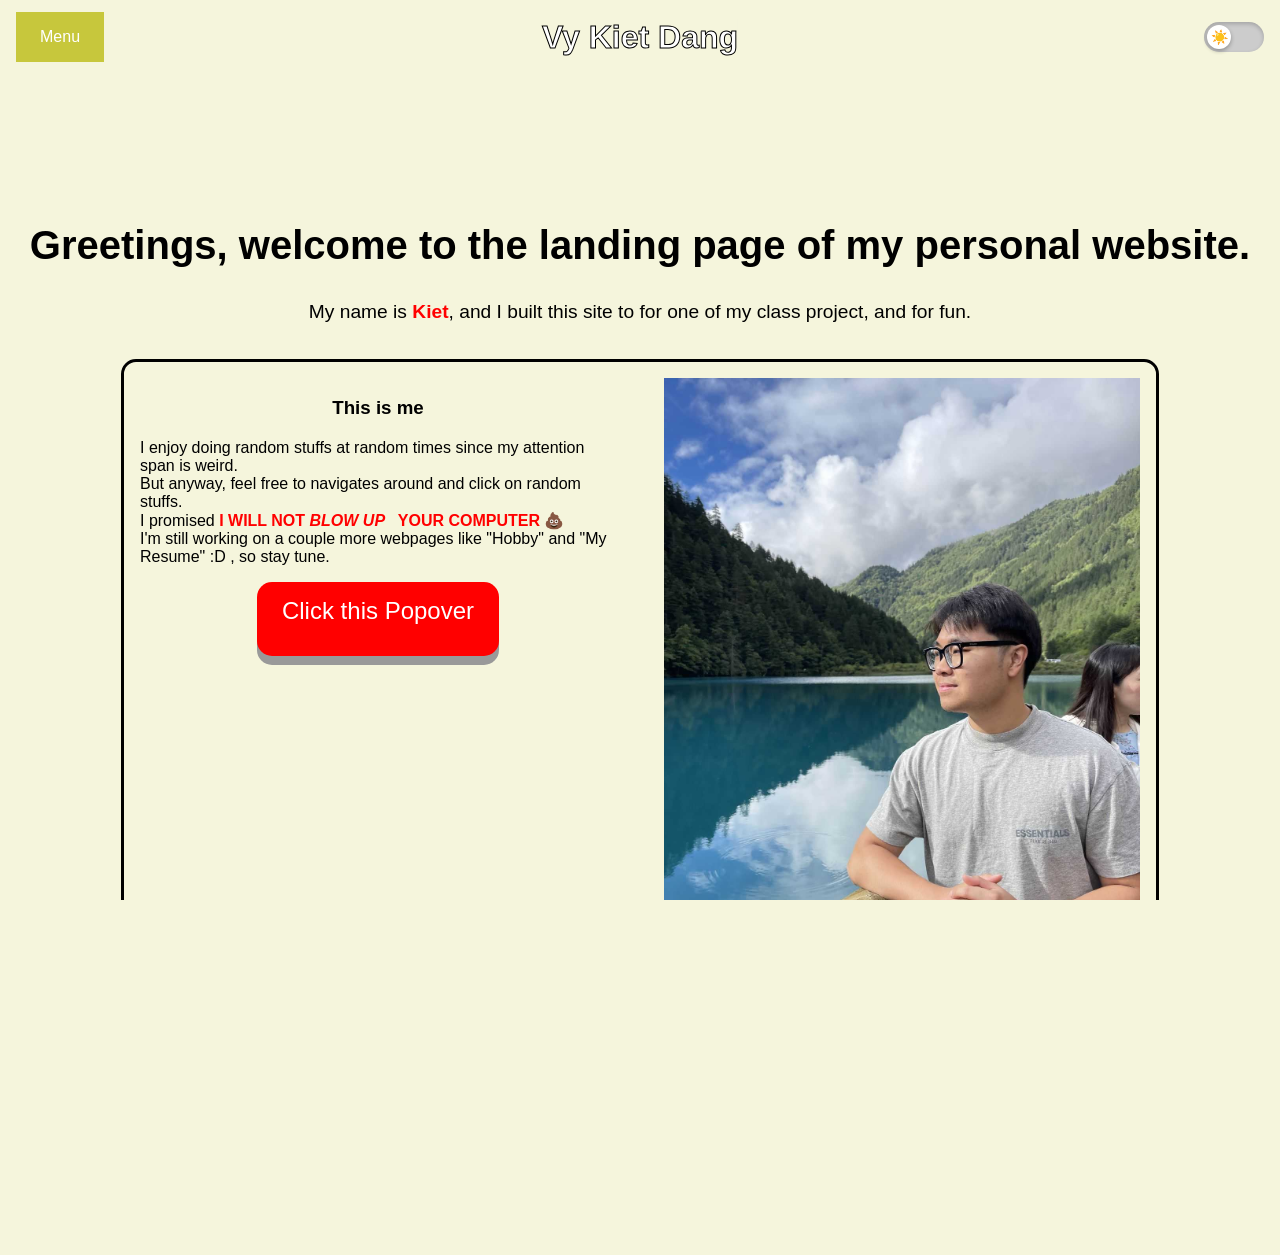
==== index.html @ 35a77681 "Upload file from HW4 to HW5" ====
<!doctype html>
<html lang="en">

    <!-- HEAD BEGINS -->
	<head>
		<meta charset="utf-8">
        <meta name="viewport" content="width=device-width, initial-scale=1.0, viewport-fit=cover">

		<title>CSE 134B - VyDang</title>

        <link rel="stylesheet" href="main.css" media="screen">
        <link rel="icon" type="image/x-icon" href="resources\images\vkd.ico">

        <!-- Importing Custom Porsche fonts directly from porsche.com -->
        <link rel="preconnect" href="https://cdn.ui.porsche.com" crossorigin>
        <link rel="dns-prefetch" href="https://cdn.ui.porsche.com" crossorigin>
                
	</head>

    <body>
		<header class="navbar">
            <!-- Pure CSS Hamburger Menu (Mobile Only) -->
            <input type="checkbox" id="menu-toggle" aria-label="Toggle mobile menu">
            <label for="menu-toggle" class="hamburger-label" aria-label="Menu">
                <span></span>
                <span></span>
                <span></span>
            </label>

            <!-- Desktop Dropdown Menu -->
            <nav class="dropdown">
                <button type="button" class="dropbtn">Menu</button>
                <section class="dropdown-content">
                    <a href="about-me.html">About Me</a>
                    <a aria-disabled="true">More to Come :D</a>
                </section>
            </nav>

            <a href="index.html" class="logo-link">
                <h1 class="logo">Vy Kiet Dang</h1>
            </a>

            <!-- Dark Light Mode -->
            <section class="theme-switch-wrapper">
                <label class="theme-switch">
                    <input type="checkbox" id="theme-toggle">
                    <span class="slider"></span>
                </label>
                <span class="theme-label">Dark Mode</span>
            </section>

            <!-- Mobile Menu (Controlled by CSS) -->
            <nav class="mobile-menu">
                <a href="about-me.html">About Me</a>
                <a aria-disabled="true">More to Come :D</a>
            </nav>
		</header>
        
        <main>
            <h2> Greetings, welcome to the landing page of my personal website.</h2>
            <p> My name is <strong>Kiet</strong>, and I built this site to for one of my class project, and for fun.</p>

            <section class="wrapper" id="this-is-kiet">
                <div class="two-column-layout">                    
                    <span>
                        <h3>This is me</h3>
                        <p> 
                            I enjoy doing random stuffs at random times since my attention span is weird. <br>
                            But anyway, feel free to navigates around and click on random stuffs. <br>
                            I promised <strong>I WILL NOT <em>BLOW UP &nbsp; </em> YOUR COMPUTER 💩</strong> <br>
                            I'm still working on a couple more webpages like "Hobby" and "My Resume" :D , so stay tune.
                        </p>

                        <button popovertarget="my-popover" class="blow-up"> Click this Popover </button>
                        <div id="my-popover" popover>
                            <p><strong>YOUR DEVICE HAS BEEN COMPROMISED AND WILL SELF DESTRUCT IN 5 SECONDS.</strong></p>
                        </div>

                    </span>

                    <figure>
                        <picture> 
                            <source srcset ="resources\images\Kiet_Pink_600.jpg 600w, resources\images\Kiet_Lake_1024.jpg 1024w" media="(min-width: 1025px)" alt="Kiet the J*bless">
                            <img    width="600" alt="Pink Kiet" src="resources\images\Kiet_Pink_600.jpg">
                        </picture>
                        <figcaption>Kiet at Jiu Zhai Gou</figcaption>
                    </figure>
                </div>
            </section>

            <!-- === Custom Element #2 usage & definition (JS allowed here) BEGINS === -->
            <hello-world>
            </hello-world>
            <script>
                class HelloWorld extends HTMLElement {
                constructor() {
                    super();
                    console.log("Hi USER!!!!!!\n☆*: .｡. o(≧▽≦)o .｡.:*☆");
                    }
                }
                customElements.define('hello-world', HelloWorld);
            </script>
            <!-- === Custom Element #2 usage & definition (JS allowed here) ENDS === -->

        </main>

        <!-- FOOTER BEGINS -->
		<footer>
			<div>
                <p>&copy; <span id="year"></span> Vy Kiet Dang. All rights reserved.</p>
			</div>
		</footer>
        <!-- FOOTER ENDS -->

        <!-- JAVA SCRIPT LINKED -->
        <script src="darkmode.js"></script>

		<!-- JS Disable fail safe, learned it the hard way from 110 -->
        <noscript>
            <p>Hi, you are having your JavaScript turn off. This will affect some components of the website.</p>
        </noscript>


    </body>
</html>
---- main.css ----
@import url("https://cdn.ui.porsche.com/porsche-design-system/styles/font-face.7076ba0.css");

/* ======================================================
    GLOBAL STYLES
====================================================== */
:root {
    --bg-color: beige;
    --text-color: black;
    --nav-bg: rgb(199, 199, 60);
    --menu-bg: #f1f1f1;
    --menu-hover: #ddd;
    --menu-active: #ccc;
    --main-border-radius: 15px;
    --strong-color: red;
}

/* View Transition API, allow for smooth page transition */
@view-transition {
    navigation: auto;
}

/* Dark mode overrides */
.dark {
    --bg-color: #2d2929;
    --text-color: #ffffff;
    --nav-bg: #92a156;
    --menu-bg: #1e1e1e;
    --menu-hover: #333;
    --menu-active: #555;
}
#theme-toggle {
    display: none; /* Hide the original button */
}

/* Switch Container */
.theme-switch-wrapper {
    order: 3;
    display: flex;
    align-items: center;
    gap: 0.5rem;
    flex-shrink: 0;
}

/* Switch Label (clickable area) */
.theme-switch {
    position: relative;
    display: inline-block;
    width: 60px;
    height: 30px;
    cursor: pointer;
}

/* The slider (background track) */
.theme-switch .slider {
    position: absolute;
    top: 0;
    left: 0;
    right: 0;
    bottom: 0;
    background-color: #ccc;
    border-radius: 30px;
    transition: background-color 0.3s ease;
    box-shadow: inset 0 2px 4px rgba(0, 0, 0, 0.2);
}

/* The circle/knob that slides */
.theme-switch .slider::before {
    content: "☀️";
    position: absolute;
    height: 24px;
    width: 24px;
    left: 3px;
    bottom: 3px;
    background-color: white;
    border-radius: 50%;
    transition: transform 0.3s ease, background-color 0.3s ease;
    display: flex;
    align-items: center;
    justify-content: center;
    font-size: 14px;
    box-shadow: 0 2px 4px rgba(0, 0, 0, 0.3);
}

/* When checked (dark mode active) */
.theme-switch input:checked + .slider {
    background-color: #4a5568;
}

.theme-switch input:checked + .slider::before {
    content: "🌙";
    transform: translateX(30px);
}

/* Hover effect */
.theme-switch:hover .slider {
    opacity: 0.9;
}

/* Hide the checkbox input */
.theme-switch input {
    opacity: 0;
    width: 0;
    height: 0;
}

/* Optional: Add text label */
.theme-label {
    color: white;
    font-size: 0.9rem;
    white-space: nowrap;
    display: none; /* Hidden by default, show on larger screens */
}


* {
    background-color: var(--bg-color);
    color: var(--text-color);
    font-family: 'Porsche Next', Arial, sans-serif;
}

*, *::before, *::after {
    box-sizing: inherit;
}

html, body {
    height: 100dvh;
    margin: 0;
    padding: 0;
    overflow-x: hidden;
    animation: slideDown 0.7s ease-in-out;
}

body {
    margin: 0;
    padding-top: env(safe-area-inset-top);
    padding-bottom: env(safe-area-inset-bottom);
}

p > b, strong, em {
    color: var(--strong-color, red);
}

/* ===========================
    ANIMATION
=========================== */
@keyframes slideDown {
    from {
        opacity: 0;
        transform: translateY(-20px);
    }
    to {
        opacity: 1;
        transform: translateY(0);
    }
}

/* ===========================
    NAVBAR - DESKTOP DEFAULT
=========================== */
.navbar {
    display: flex;
    flex-wrap: nowrap;
    justify-content: space-between;
    align-items: center;
    position: sticky;
    top: 0;
    left: 0;
    width: 100%;
    color: white;
    z-index: 1000;
    padding: 0.75rem 1rem;
    box-sizing: border-box;
    gap: 1rem;
}

/* ===========================
    CSS HAMBURGER MENU 
    FOR MOBILE DEVICES
=========================== */
/* Hide the checkbox */
#menu-toggle {
    display: none;
}

/* Hamburger Icon Container (hidden by default) */
.hamburger-label {
    display: none;
    flex-direction: column;
    cursor: pointer;
    padding: 10px;
    background-color: rgb(199, 199, 60);
    border: none;
    border-radius: 5px;
    min-width: 44px;
    min-height: 44px;
    justify-content: center;
    align-items: center;
    gap: 4px;
}

/* Hamburger Lines */
.hamburger-label span {
    width: 25px;
    height: 3px;
    background-color: white;
    transition: all 0.3s ease;
    display: block;
}

/* Animate hamburger to X when checked */
#menu-toggle:checked + .hamburger-label span:nth-child(1) {
    transform: rotate(45deg) translate(7px, 7px);
}

#menu-toggle:checked + .hamburger-label span:nth-child(2) {
    opacity: 0;
}

#menu-toggle:checked + .hamburger-label span:nth-child(3) {
    transform: rotate(-45deg) translate(7px, -7px);
}

/* Mobile Menu (hidden by default) */
.mobile-menu {
    display: none;
    position: fixed;
    top: 60px;
    left: 0;
    width: 100%;
    background-color: #f1f1f1 !important;
    box-shadow: 0px 8px 16px 0px rgba(0,0,0,0.2);
    z-index: 999;
}

/* Show mobile menu when checkbox is checked */
#menu-toggle:checked ~ .mobile-menu {
    display: block;
    animation: slideDown 0.3s ease;
}

.mobile-menu a {
    color: black; /* Force dark text */
    padding: 20px 16px;
    text-decoration: none;
    display: block;
    font-size: 18px;
    border-bottom: 1px solid #ddd;
    min-height: 44px;
    transition: background-color 0.2s ease;
}

.mobile-menu a:hover {
    background-color: #ddd !important;
}

.mobile-menu a:active {
    background-color: #ccc !important;
}

/* Dark Mode - Override for mobile menu */
.dark .mobile-menu {
    background-color: #2a2a2a !important; /* Dark mobile menu background */
    border-top: 1px solid #444;
}

.dark .mobile-menu a {
    color: #e5e5e5 !important; /* Light text in dark mode */
    background-color: #877943 !important;
    border-bottom: 1px solid #444;
}

.dark .mobile-menu a:hover {
    background-color: #3a3a3a !important; /* Slightly lighter on hover */
}

.dark .mobile-menu a:active {
    background-color: #4a4a4a !important; /* Even lighter when active */
}

/* Desktop Menu */
.dropdown {
    position: relative;
    display: inline-block;
}

.dropbtn {
    background-color: color-mix(in srgb, rgb(199, 199, 60) 70%, white);
    background-color: rgb(199, 199, 60); /* Fallback */
    color: white;
    padding: 16px 24px;
    font-size: 16px;
    border: none;
    cursor: pointer;
    min-width: 44px;
    min-height: 44px;
}

.dropdown-content {
    display: none;
    position: absolute;
    background-color: #f1f1f1 !important;
    min-width: 160px;
    box-shadow: 0px 8px 16px 0px rgba(0,0,0,0.2);
    z-index: 1;
}

.dropdown-content a {
    color: black !important;
    padding: 16px;
    text-decoration: none;
    display: block;
    min-height: 44px;
}

.dropdown-content a:hover {
    background-color: #ddd !important;
}

.dropdown-content a:active {
    background-color: #ccc !important;
}

.dropdown:hover .dropdown-content {
    display: block;
}

.dropdown:hover .dropbtn {
    background-color: #d4c27a !important;
}

/* Dark Mode - Override for dropdown */
.dark .dropdown-content {
    background-color: #2a2a2a !important; /* Dark dropdown background */
    border: 1px solid #444;
}

.dark .dropdown-content a {
    color: #e5e5e5 !important; /* Light text in dark mode */
    background-color: #877943 !important;
}

.dark .dropdown-content a:hover {
    background-color: #3a3a3a !important; /* Slightly lighter on hover */
}

.dark .dropdown-content a:active {
    background-color: #4a4a4a !important; /* Even lighter when active */
}

/* LOGO */
.logo-link {
    position: absolute;
    left: 50%;
    transform: translateX(-50%);
    text-decoration: none;
    cursor: pointer;
}

/* Desktop Logo */
.logo {
    color: white;
    font-weight: bold;
    -webkit-text-stroke: 1px black;
    margin: 0;
    font-size: 1.5rem;
}


/* ===========================
    WRAPPER & LAYOUTS
=========================== */
.wrapper {
    display: flex;           /* Flexbox for better centering */
    justify-content: center; /* Horizontally center */
    align-items: center;     /* Vertically center */
    margin: 0 auto;          /* Equal margins on both sides */
    padding: 1rem;           /* Equal padding all around */
}

main {
    padding: 1rem;
    margin-top: 40px;

    & h2 {
        text-align: center;
    }

    & > p {
        text-align: center;
    }
}

fieldset > legend {
        background-color: black;
        color: white;
        padding: 3px 6px;
}


.two-column-layout {
    display: grid;
    grid-template-columns: repeat(2, 1fr);
    border: solid;
    border-radius: var(--main-border-radius, 15px);
    padding: 1rem;
    width: 100%;
    max-width: 100%;
    column-gap: 2rem;
    row-gap: 1rem;
    overflow: hidden;  /* Clips anything trying to escape */
    transition: transform 500ms ease;  /* Transition on element */

    & ol > li:first-child , 
      ul > li:first-child {
        list-style: none;
        font-weight: bold;
        font-size: 1.2em;
        text-align: center;
        border-bottom: 2px solid;
        width: 100%; 
        margin: 0 0 0.5rem 0; 
        padding-bottom: 0.25rem;
        display: block; 
    }

    & article {
        display: flex;
        flex-direction: column;
        align-items: center;
        text-align: center;
    }

    /* Responsive Images */
    & img, 
    & picture img {
        content-visibility: auto;
        max-width: 100%;
        height: auto;
        object-fit: cover;       
        object-position: center;
    }

    & figure {
        margin: 0;
        display: flex;
        flex-direction: column;
        align-items: center;
    }

    & figcaption {
        margin-top: 0.5rem;
        font-style: italic;
    }


    /* ===========================
    TEXT WRAP FOR LONG HEADINGS
    =========================== */
    & h3, h4 {
        word-wrap: break-word;
        overflow-wrap: anywhere;
        text-align: center;
        line-height: 1.3;
    }

}

.two-column-layout:hover  {
    transform: scale(1.05);
}

.about-me {
    display: flex;
    max-inline-size: 750px;
    margin-inline: auto;
}

.two-row-layout {
    display: flex;
    justify-content: center;
    align-items: center;
    flex-direction: column;
    margin: auto;
    padding: 1rem;
    border: solid;
    border-radius: var(--main-border-radius, 15px);

    & img, 
    & picture img {
        content-visibility: auto;
        max-width: 100%;
        height: auto;
        object-fit: cover;       
        object-position: center;
    }

}

#this-is-kiet {
    align-content: center;
}

/* Buttons */
.blow-up {
    padding: 15px 25px;
    font-size: 24px;
    text-align: center;
    cursor: pointer;
    outline: none;
    color: #fff;
    background-color: red;
    border: none;
    border-radius: 15px;
    box-shadow: 0 9px #999;
    min-width: 44px;
    min-height: 44px;
    margin: auto;
    display: grid;

}

button:hover {
    background-color: rgb(213, 167, 73);
}

.blow-up:active {
    background-color: black;
    box-shadow: 0 5px #666;
    transform: translateY(4px);
}

/* ===========================
    REVIEW BOX
=========================== */
review-box {
    content-visibility: auto;
    display: block;
    border: 2px solid #333;
    border-radius: 12px;
    padding: 1em;
    margin: 1.5em 0;
    background-color: #f9f9f9;
    width: 100%;
    box-sizing: border-box;

    & h2 {
        margin-top: 0;
    }

    & p {
        margin-bottom: 1em;
    }
}

/* ===========================
    FORM
=========================== */

form {
    display: flex;
    flex-direction: column;
    gap: 1rem;
    background: #fff;
    padding: 0.5rem;
    border-radius: 6px;
    box-shadow: 0 2px 10px rgba(0,0,0,0.1);
    width: 100%;
    max-width: 400px;

    label {
        display: block;
        font-weight: 300;
        margin-bottom: 0.25rem;
    }


    textarea {
        border-color: #ccc;
    }


    fieldset {
        border: 1px solid #ddd;
        border-radius: 3px;
        padding: 1rem;
    }


    input, textarea, select, button {
        border: 1px solid #ccc;
        border-radius: 3px;
        font-size: 1rem;
    }

    /* Highlight input INVALIDATION */
    input:invalid, select:invalid {
        border: 2px solid #dc2626; 
        box-shadow: 0 0 5px rgba(220, 38, 38, 0.6); 
        border-width: 2px;
    }

    /* Highlight input VALIDATION */
    input:valid, select:valid {
        border: 2px solid #16a34a;
        box-shadow: 0 0 5px rgba(22, 163, 74, 0.4);
        border-width: 2px;
    }

    button {
        background-color: #2563eb;
        color: #fff;
        padding: 0.6rem 1.2rem;
        border: none;
        border-radius: 4px;
        cursor: pointer;
        font-size: 1rem;
        font-weight: 500;
        transition: background-color 0.2s ease;
    }

    button:hover,
    button:focus-visible {
        background-color: #1e40af;
    }

    /* Buttons */
    .button-group {
        display: flex;
        justify-content: space-between;
    }

    output {
        display: block;
        font-size: 0.9rem;
        margin-top: 0.25rem;
    }

    #info {
        color: #16a34a;
    }

    /* Focus styles (keyboard navigation) */
    input:focus, textarea:focus,
    select:focus, button:focus {
        outline: 3px solid #2563eb;
        outline-offset: 2px;
    }

    /* Outputs */
    .error {
        color: #b91c1c;
        font-size: 0.9rem;
    }

    .info {
        color: #15803d;
        font-size: 0.9rem;
    }    

    /* Flash animation for illegal input */
    @keyframes flash {
      0% { background-color: #f8d7da; }
      100% { background-color: white; }
    }
    
    .flash {
      animation: flash 0.5s;
    }
    
    .error {
      color: red;
      font-size: 0.9em;
      opacity: 1;
      transition: opacity 1s ease;
    }
    
    .fade-out {
      opacity: 0;
    }


    /* Character counter styles */
    #comment-info {
        display: block;
        font-size: 0.9rem;
        margin-top: 0.25rem;
        color: #16a34a; /* green by default */
        transition: color 0.3s ease;
    }

    #comment-info.error {
        color: #dc2626; /* red for over limit */
    }

    /* Optional field highlight for visual feedback */
    textarea.error {
        border: 2px solid #dc2626;
        box-shadow: 0 0 5px rgba(220, 38, 38, 0.6);
    }

}


/* ===========================
    MODERN CSS :has() and <pop-over>
=========================== */

/* Select the <form> that specifically 
    :has input:invalid and textarea:invalid, 
    and style that <form> */
form:has(input:invalid, textarea:invalid) {
    border: 2px solid red;
    background-color: color(srgb 100% 95.7% 95.7%);
    background-color: #fff4f4;
}

/* Select the .dropdown that specifically 
    :has .dropdown-content:hover and .dropbtn.
    Function: highlight them whenever hovered over the dropdown content */
.dropdown:has(.dropdown-content:hover) .dropbtn {
    background-color: color(srgb 98.0% 72.2% 30.2%);
    background-color: #c7b84d;
    transition: background-color 0.3s ease;
}

/* Select the <review-box> that specifically 
    :has textarea:focus.
    Function: adds a green glow effect when the <textarea> inside it is focused */
review-box:has(textarea:focus) {
    box-shadow: 0 0 30px rgba(0, 128, 0, 0.3);
    transition: box-shadow 0.3s ease;
}

/* Disable the user from scrolling as a prank */
body:has(#my-popover:popover-open) {
    overflow: hidden;
}

footer {
    text-align: center;
    padding: 2rem 1rem;
    margin-top: 3rem;
}

/* ======================================================
    MOBILE RESPONSIVE (0-600px)
====================================================== */
@media screen and (max-width: 600px) {
    /* Show Hamburger, Hide Desktop Menu */
    .hamburger-label {
        display: flex;
    }

    .dropdown {
        display: none;
    }

    /* Mobile Navigation */
    .navbar {
        justify-content: space-between;
        padding: 0.5rem 1rem;
    }

    .logo {
        position: static; /* Remove absolute positioning */
        transform: none; /* Remove transform */
        order: 2;
        font-size: 1.5rem;
        text-align: center;
        flex: 1;
        padding: 0 0.5rem;
    }
    .logo-link {
        position: static;
        transform: none;
        order: 2;
        flex: 1;
        text-align: center;
        padding: 0;
        margin: 0 0.5rem;
    }


      /* Theme Toggle Button */
    #theme-toggle {
        order: 3;
        padding: 0.4rem 0.6rem;
        font-size: 0.8rem;
    }


    /* Single Column Layout */
    .wrapper .two-column-layout {
        grid-template-columns: 1fr;
    }

    /* Ensure list headers are centered on mobile */
    .two-column-layout ol > li:first-child,
    .two-column-layout ul > li:first-child {
        text-align: center;
        width: 100%;
        margin-left: 0;
        margin-right: 0;
        padding-left: 0;
        padding-right: 0;
    }


    .two-column-layout:has(:only-child) {
        display: flex;
        flex-direction: column;
        align-items: center;
        justify-content: center;
        text-align: center;
        max-width: 600px;
        margin-inline: auto;
        padding: 1.5rem;
        gap: 1rem;
    }

    iframe {
        max-width: 100%;
        height: auto;
    }

    main {
        margin-top: 60px;
    }

    main h2 {
        font-size: 1.5rem;
    }

    .two-row-layout {
    padding: 1.5rem 1rem;
    border-style: none;  /* Remove border on small screens */
    }

    .two-row-layout img {
        max-width: 100%;
        width: 100%;  /* Full width on mobile */
    }
}

/* ======================================================
    TABLET RESPONSIVE (601px - 1024px)
====================================================== */
@media screen and (min-width: 601px) and (max-width: 1024px) {
    p { 
        font-size: 1.2rem;
    }

    li {
        font-size: 1.1rem;
    }
    
    .wrapper {
        max-width: 90%;
        padding-inline: 2rem;
    }

    .two-column-layout {
        grid-template-columns: repeat(2, 1fr);
        max-width: 100%;
        margin-inline: auto;
        gap: 1.5rem;
    }

    .logo {
        font-size: 1.8rem;
    }

    main h2 {
        font-size: 2rem;
    }

    /* Touch-friendly spacing for tablets */
    .dropdown-content a {
        padding: 18px;
        min-height: 50px;
    }

    .dropbtn {
        padding: 18px 26px;
        min-height: 50px;
    }

    .about-me {
        max-width: 90%;  /* Use more screen space */
    }

    .two-row-layout img {
        max-width: 80%;  /* Slightly constrained */
    }

}

/* ======================================================
    DESKTOP RESPONSIVE (1025px+)
====================================================== */
@media screen and (min-width: 1025px) {
    .wrapper {
        max-width: 1200px;
    }

    .two-column-layout {
        grid-template-columns: repeat(2, 1fr);
        max-width: 1000px;
        margin-inline: auto;
        gap: 3rem;
    }

    .logo {
        font-size: 2rem;
    }

    main {
        margin-top: 100px;

        & h2 {
            font-size: 2.5rem;
        }

        & > p {
            font-size: 1.2rem;
        }
    }

    .two-row-layout {
        max-width: 1000px;
        padding: 2rem;

        & img {
            max-width: 600px;  /* Prevent huge images */
        }

        & p {
            font-size: 1.1rem;  /* Larger, easier to read */
        }
    }   
}
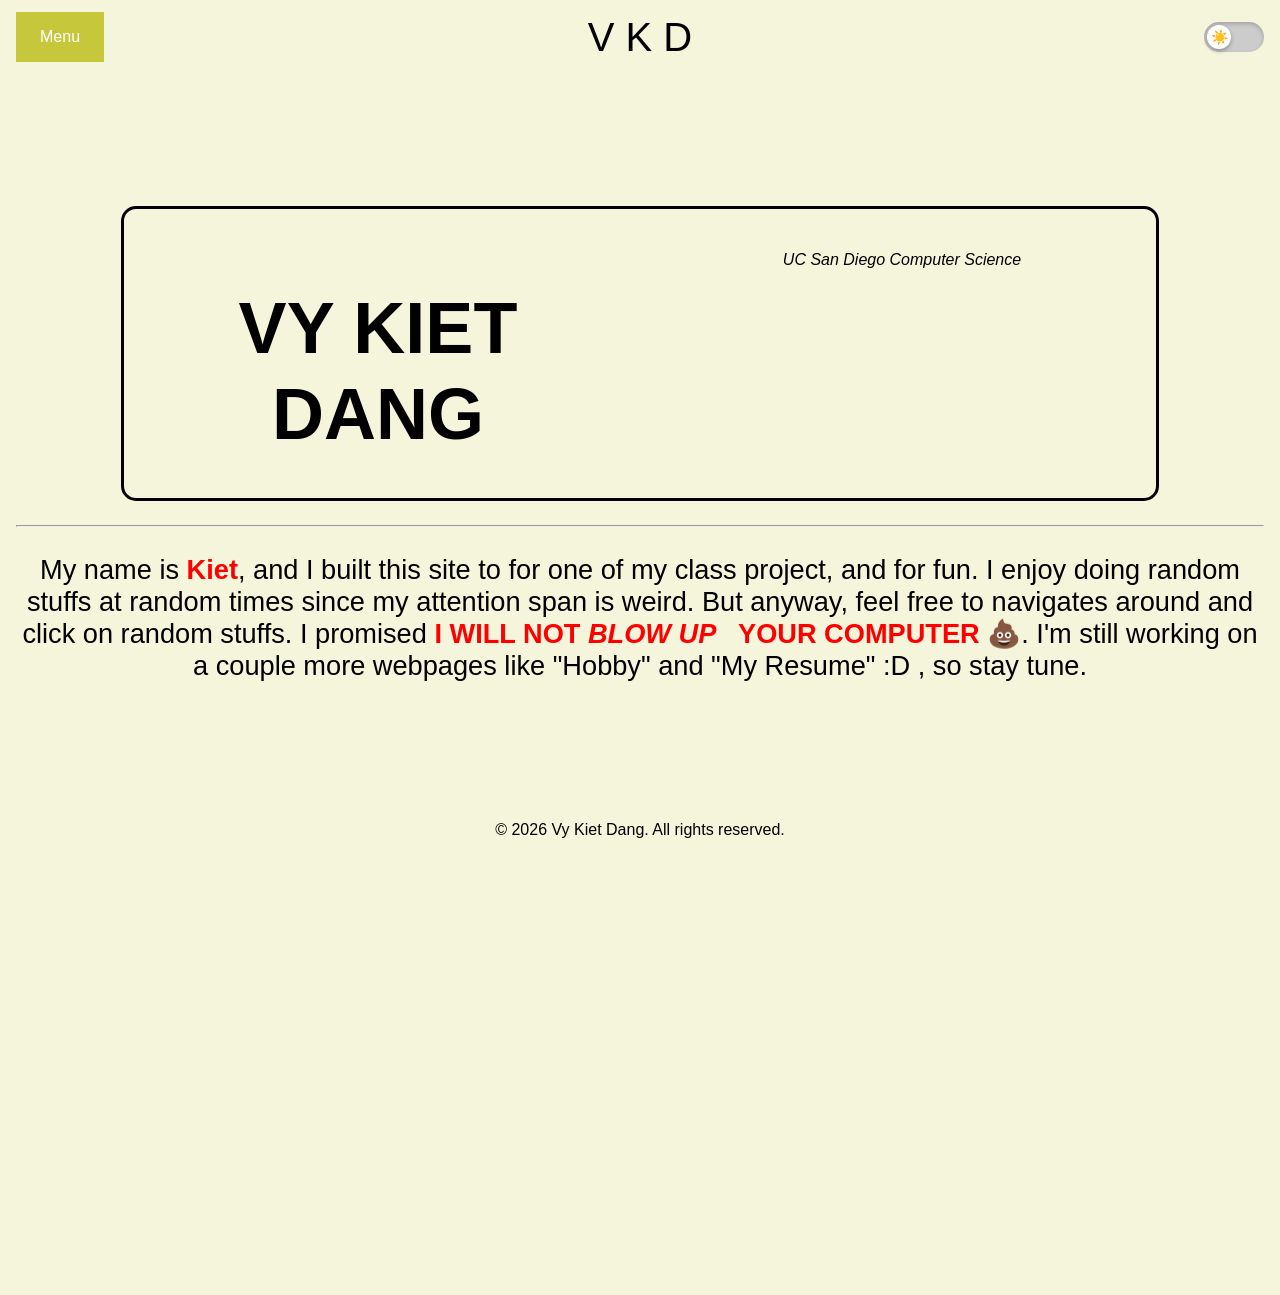
==== commit 967f19d8: "Removing unwanted tags, restyling navbar and index.html." ====
--- a/index.html
+++ b/index.html
@@ -31,14 +31,14 @@
             <nav class="dropdown">
                 <button type="button" class="dropbtn">Menu</button>
                 <section class="dropdown-content">
+                    <a href="index.html">Home</a>
                     <a href="about-me.html">About Me</a>
+                    <a href="cars.html">CARS</a>
                     <a aria-disabled="true">More to Come :D</a>
                 </section>
             </nav>
 
-            <a href="index.html" class="logo-link">
-                <h1 class="logo">Vy Kiet Dang</h1>
-            </a>
+            <a href="index.html" class="logo-link">V K D</a>
 
             <!-- Dark Light Mode -->
             <section class="theme-switch-wrapper">
@@ -51,31 +51,22 @@
 
             <!-- Mobile Menu (Controlled by CSS) -->
             <nav class="mobile-menu">
+                <a href="index.html">Home</a>
                 <a href="about-me.html">About Me</a>
+                <a href="cars.html">CARS</a>
                 <a aria-disabled="true">More to Come :D</a>
             </nav>
 		</header>
         
         <main>
-            <h2> Greetings, welcome to the landing page of my personal website.</h2>
-            <p> My name is <strong>Kiet</strong>, and I built this site to for one of my class project, and for fun.</p>
-
-            <section class="wrapper" id="this-is-kiet">
+            <section class="wrapper">
                 <div class="two-column-layout">                    
                     <span>
-                        <h3>This is me</h3>
-                        <p> 
-                            I enjoy doing random stuffs at random times since my attention span is weird. <br>
-                            But anyway, feel free to navigates around and click on random stuffs. <br>
-                            I promised <strong>I WILL NOT <em>BLOW UP &nbsp; </em> YOUR COMPUTER 💩</strong> <br>
-                            I'm still working on a couple more webpages like "Hobby" and "My Resume" :D , so stay tune.
-                        </p>
-
-                        <button popovertarget="my-popover" class="blow-up"> Click this Popover </button>
+                        <h1> VY KIET <br> DANG </h1>
+                        <!-- <button popovertarget="my-popover" class="blow-up"> Click this Popover </button>
                         <div id="my-popover" popover>
                             <p><strong>YOUR DEVICE HAS BEEN COMPROMISED AND WILL SELF DESTRUCT IN 5 SECONDS.</strong></p>
-                        </div>
-
+                        </div> -->
                     </span>
 
                     <figure>
@@ -83,10 +74,20 @@
                             <source srcset ="resources\images\Kiet_Pink_600.jpg 600w, resources\images\Kiet_Lake_1024.jpg 1024w" media="(min-width: 1025px)" alt="Kiet the J*bless">
                             <img    width="600" alt="Pink Kiet" src="resources\images\Kiet_Pink_600.jpg">
                         </picture>
-                        <figcaption>Kiet at Jiu Zhai Gou</figcaption>
+                        <figcaption>UC San Diego Computer Science</figcaption>
                     </figure>
                 </div>
             </section>
+
+            <hr>
+
+            <p> 
+                My name is <strong>Kiet</strong>, and I built this site to for one of my class project, and for fun. 
+                I enjoy doing random stuffs at random times since my attention span is weird. 
+                But anyway, feel free to navigates around and click on random stuffs. 
+                I promised <strong>I WILL NOT <em>BLOW UP &nbsp; </em> YOUR COMPUTER 💩</strong>.
+                I'm still working on a couple more webpages like "Hobby" and "My Resume" :D , so stay tune.
+            </p>
 
             <!-- === Custom Element #2 usage & definition (JS allowed here) BEGINS === -->
             <hello-world>
--- a/main.css
+++ b/main.css
@@ -89,6 +89,7 @@
 .theme-switch input:checked + .slider::before {
     content: "🌙";
     transform: translateX(30px);
+    transition: transform 0.7s ease, background-color 0.3s ease;
 }
 
 /* Hover effect */
@@ -128,6 +129,14 @@
     padding: 0;
     overflow-x: hidden;
     animation: slideDown 0.7s ease-in-out;
+}
+
+h1 {
+    font-size: 4.5rem;
+    text-align: center;
+    margin-bottom: 1.5rem;
+    font-weight: bold;
+    line-height: 1.2;
 }
 
 body {
@@ -354,17 +363,9 @@
     transform: translateX(-50%);
     text-decoration: none;
     cursor: pointer;
-}
-
-/* Desktop Logo */
-.logo {
-    color: white;
-    font-weight: bold;
-    -webkit-text-stroke: 1px black;
-    margin: 0;
-    font-size: 1.5rem;
-}
-
+    font-size: 2.5rem; 
+
+}
 
 /* ===========================
     WRAPPER & LAYOUTS
@@ -385,8 +386,9 @@
         text-align: center;
     }
 
-    & > p {
+    & p {
         text-align: center;
+        font-size: 1.4rem;
     }
 }
 
@@ -494,10 +496,6 @@
         object-position: center;
     }
 
-}
-
-#this-is-kiet {
-    align-content: center;
 }
 
 /* Buttons */
@@ -700,6 +698,202 @@
 
 }
 
+/* Project Cards Grid Container Masonry Layout*/
+.projects-grid {
+    max-width: 1200px;
+    margin: 0 auto;
+    padding: 2rem 1rem;
+    position: relative;
+}
+
+.projects-grid project-card {
+    width: calc(33.333% - 1.5rem);
+    margin: 0 !important; /* Force no margin */
+    padding: 0 !important; /* Force no padding */
+}
+
+.projects-grid project-card {
+    width: calc(33.333% - 1.5rem);
+    /* REMOVE margin-bottom - masonry handles spacing */
+}
+
+
+/* Data Control Buttons */
+.data-controls {
+    display: flex;
+    gap: 1rem;
+    justify-content: center;
+    padding: 2rem 1rem;
+    margin: 0 auto;
+    max-width: 600px;
+}
+
+.data-btn {
+    flex: 1;
+    padding: 1rem 2rem;
+    font-size: 1.1rem;
+    font-weight: 600;
+    border: 2px solid var(--nav-bg);
+    background: var(--nav-bg);
+    color: white;
+    border-radius: 8px;
+    cursor: pointer;
+    transition: all 0.3s ease;
+}
+
+.data-btn:hover {
+    background: transparent;
+    color: var(--nav-bg);
+    transform: translateY(-2px);
+}
+
+.data-btn:active {
+    transform: translateY(0);
+}
+
+/* ===========================
+    Crud preview localStorage
+=========================== */
+    .manage-form {
+        max-width: 600px;
+        margin: 0 auto;
+    }
+
+    .manage-list-container {
+        max-width: 900px;
+        margin: 0 auto;
+        width: 100%;
+    }
+
+    .list-header {
+        display: flex;
+        justify-content: space-between;
+        align-items: center;
+        margin-bottom: 1.5rem;
+        flex-wrap: wrap;
+        gap: 1rem;
+    }
+
+    .list-header h3 {
+        margin: 0;
+    }
+
+    .refresh-btn {
+        padding: 0.5rem 1rem;
+        font-size: 0.9rem;
+        cursor: pointer;
+        border-radius: 6px;
+        border: 1px solid var(--nav-bg);
+        background-color: var(--nav-bg);
+        color: white;
+        transition: opacity 0.3s ease;
+    }
+
+    .refresh-btn:hover {
+        opacity: 0.8;
+    }
+
+    .cars-list {
+        display: flex;
+        flex-direction: column;
+        gap: 1rem;
+    }
+
+    .car-item {
+        display: grid;
+        grid-template-columns: 100px 1fr auto;
+        gap: 1rem;
+        padding: 1rem;
+        background-color: rgba(255, 255, 255, 0.05);
+        border-radius: var(--main-border-radius, 15px);
+        border: 2px solid;
+        align-items: center;
+    }
+
+    .car-item img {
+        width: 100px;
+        height: 70px;
+        object-fit: cover;
+        border-radius: 8px;
+    }
+
+    .car-info {
+        flex: 1;
+    }
+
+    .car-info h4 {
+        margin: 0 0 0.5rem 0;
+    }
+
+    .car-info p {
+        margin: 0;
+        font-size: 0.9rem;
+        opacity: 0.8;
+        overflow: hidden;
+        text-overflow: ellipsis;
+        display: -webkit-box;
+        -webkit-line-clamp: 2;
+        -webkit-box-orient: vertical;
+    }
+
+    .car-actions {
+        display: flex;
+        gap: 0.5rem;
+        flex-direction: column;
+    }
+
+    .car-actions button {
+        padding: 0.5rem 1rem;
+        border: none;
+        border-radius: 6px;
+        font-size: 0.9rem;
+        cursor: pointer;
+        min-width: 80px;
+        transition: transform 0.2s ease, opacity 0.3s ease;
+    }
+
+    .car-actions button:hover {
+        opacity: 0.9;
+        transform: translateY(-2px);
+    }
+
+    .btn-edit {
+        background-color: #3b82f6;
+        color: white;
+    }
+
+    .btn-delete {
+        background-color: #ef4444;
+        color: white;
+    }
+
+    .empty-state {
+        text-align: center;
+        padding: 3rem;
+        opacity: 0.6;
+    }
+
+    @media (max-width: 600px) {
+        .car-item {
+            grid-template-columns: 1fr;
+            text-align: center;
+        }
+
+        .car-item img {
+            margin: 0 auto;
+        }
+
+        .car-actions {
+            flex-direction: row;
+            justify-content: center;
+        }
+
+        .list-header {
+            flex-direction: column;
+            text-align: center;
+        }
+    }
+
 
 /* ===========================
     MODERN CSS :has() and <pop-over>
@@ -761,15 +955,6 @@
         padding: 0.5rem 1rem;
     }
 
-    .logo {
-        position: static; /* Remove absolute positioning */
-        transform: none; /* Remove transform */
-        order: 2;
-        font-size: 1.5rem;
-        text-align: center;
-        flex: 1;
-        padding: 0 0.5rem;
-    }
     .logo-link {
         position: static;
         transform: none;
@@ -778,10 +963,11 @@
         text-align: center;
         padding: 0;
         margin: 0 0.5rem;
-    }
-
-
-      /* Theme Toggle Button */
+        font-size: 2.5rem; 
+    }
+
+
+    /* Theme Toggle Button */
     #theme-toggle {
         order: 3;
         padding: 0.4rem 0.6rem;
@@ -825,6 +1011,10 @@
 
     main {
         margin-top: 60px;
+
+        & p {
+            font-size: 1.2rem;
+        }
     }
 
     main h2 {
@@ -840,6 +1030,31 @@
         max-width: 100%;
         width: 100%;  /* Full width on mobile */
     }
+
+    /* Project Cards Grid Container */
+    .projects-grid {
+        display: flex;
+        flex-direction: column;
+        align-items: center;
+        gap: 1.5rem;
+        padding: 1rem;
+    }
+    
+    .projects-grid project-card {
+        width: 100%;
+        max-width: 350px;
+    }
+
+    .data-controls {
+        flex-direction: column;
+        padding: 1rem;
+    }
+
+    h1 {
+        font-size: 4rem;
+        text-align: center;
+    }
+
 }
 
 /* ======================================================
@@ -866,10 +1081,6 @@
         gap: 1.5rem;
     }
 
-    .logo {
-        font-size: 1.8rem;
-    }
-
     main h2 {
         font-size: 2rem;
     }
@@ -891,6 +1102,10 @@
 
     .two-row-layout img {
         max-width: 80%;  /* Slightly constrained */
+    }
+    
+    .projects-grid project-card {
+        width: calc(50% - 1.5rem);
     }
 
 }
@@ -910,10 +1125,6 @@
         gap: 3rem;
     }
 
-    .logo {
-        font-size: 2rem;
-    }
-
     main {
         margin-top: 100px;
 
@@ -922,7 +1133,7 @@
         }
 
         & > p {
-            font-size: 1.2rem;
+            font-size: 1.7rem;
         }
     }
 
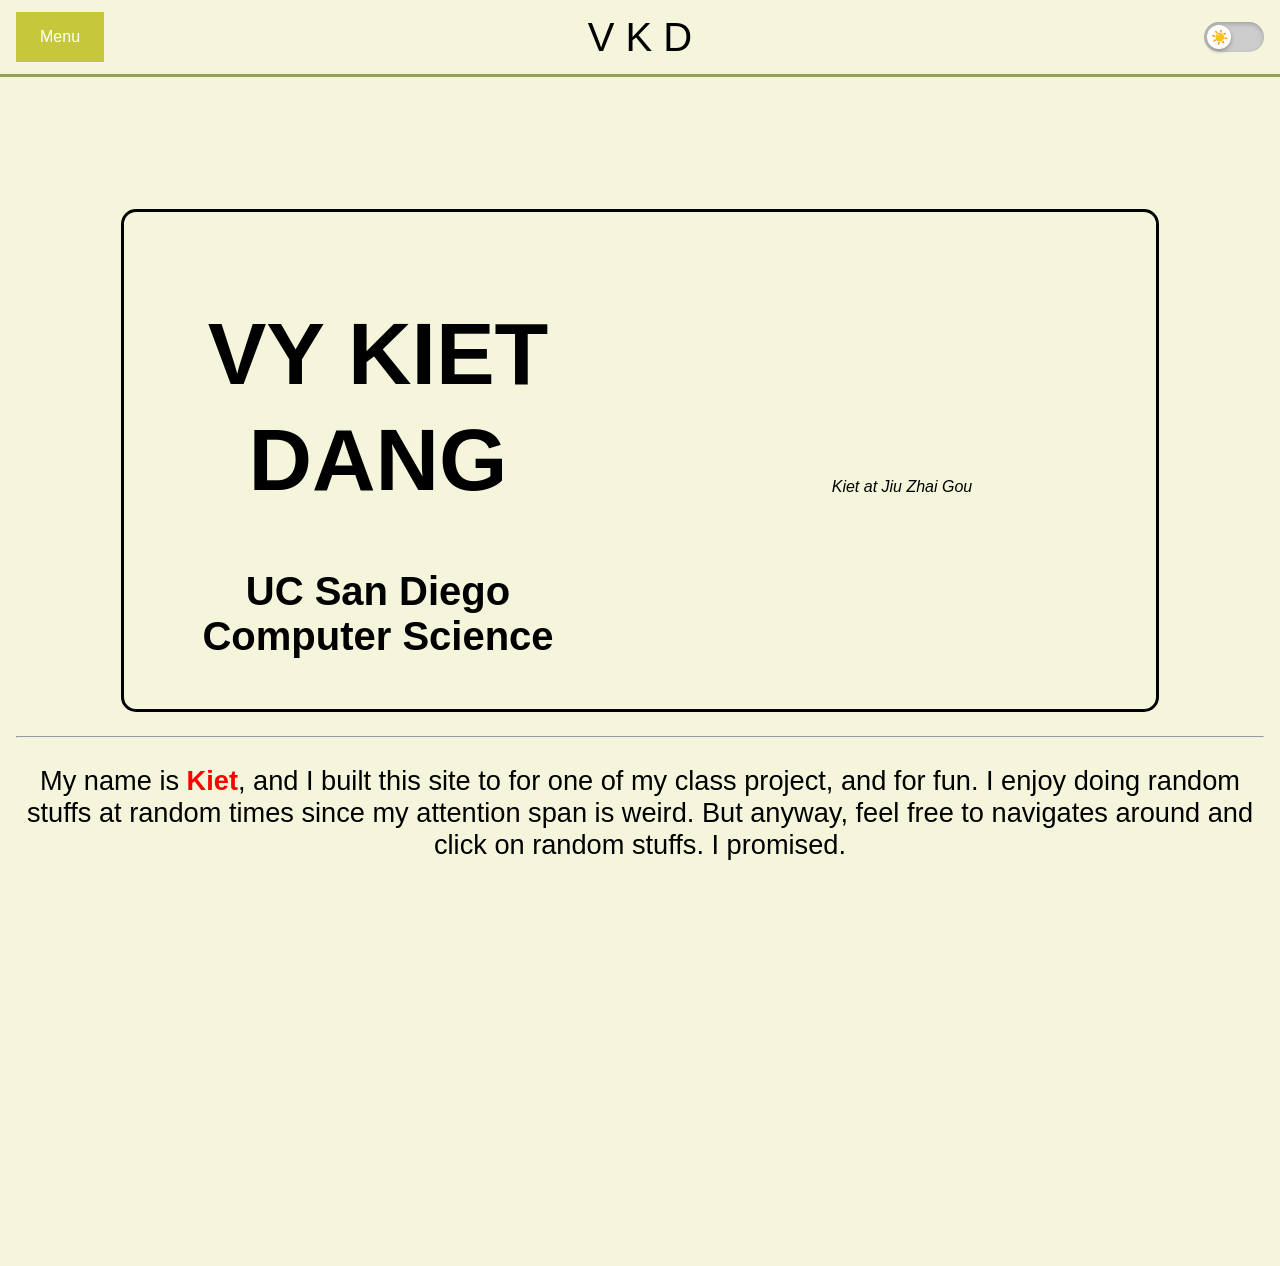
==== commit 0b94c717: "Added a contact page" ====
--- a/index.html
+++ b/index.html
@@ -67,6 +67,7 @@
                         <div id="my-popover" popover>
                             <p><strong>YOUR DEVICE HAS BEEN COMPROMISED AND WILL SELF DESTRUCT IN 5 SECONDS.</strong></p>
                         </div> -->
+                        <h2>UC San Diego <br> Computer Science</h2>
                     </span>
 
                     <figure>
@@ -74,7 +75,7 @@
                             <source srcset ="resources\images\Kiet_Pink_600.jpg 600w, resources\images\Kiet_Lake_1024.jpg 1024w" media="(min-width: 1025px)" alt="Kiet the J*bless">
                             <img    width="600" alt="Pink Kiet" src="resources\images\Kiet_Pink_600.jpg">
                         </picture>
-                        <figcaption>UC San Diego Computer Science</figcaption>
+                        <figcaption>Kiet at Jiu Zhai Gou</figcaption>
                     </figure>
                 </div>
             </section>
@@ -85,8 +86,7 @@
                 My name is <strong>Kiet</strong>, and I built this site to for one of my class project, and for fun. 
                 I enjoy doing random stuffs at random times since my attention span is weird. 
                 But anyway, feel free to navigates around and click on random stuffs. 
-                I promised <strong>I WILL NOT <em>BLOW UP &nbsp; </em> YOUR COMPUTER 💩</strong>.
-                I'm still working on a couple more webpages like "Hobby" and "My Resume" :D , so stay tune.
+                I promised.
             </p>
 
             <!-- === Custom Element #2 usage & definition (JS allowed here) BEGINS === -->
--- a/main.css
+++ b/main.css
@@ -132,7 +132,7 @@
 }
 
 h1 {
-    font-size: 4.5rem;
+    font-size: 5.5rem;
     text-align: center;
     margin-bottom: 1.5rem;
     font-weight: bold;
@@ -180,6 +180,7 @@
     padding: 0.75rem 1rem;
     box-sizing: border-box;
     gap: 1rem;
+    border-bottom: solid #92a156;
 }
 
 /* ===========================
@@ -400,6 +401,7 @@
 
 
 .two-column-layout {
+    margin: auto;
     display: grid;
     grid-template-columns: repeat(2, 1fr);
     border: solid;
@@ -411,6 +413,15 @@
     row-gap: 1rem;
     overflow: hidden;  /* Clips anything trying to escape */
     transition: transform 500ms ease;  /* Transition on element */
+    align-items: center;  /* Vertically center grid items */
+
+    & span {
+        display: flex;
+        flex-direction: column;
+        justify-content: center;
+        align-items: center;
+        text-align: center;
+    }
 
     & ol > li:first-child , 
       ul > li:first-child {
@@ -754,9 +765,19 @@
 /* ===========================
     Crud preview localStorage
 =========================== */
+    .crud-container{
+        display: flex;
+        justify-content: center;
+        align-items: center;
+        flex-direction: column;
+        width: 100%;
+        margin: 0 auto;
+    }
+
     .manage-form {
         max-width: 600px;
         margin: 0 auto;
+        width: 100%;
     }
 
     .manage-list-container {
@@ -928,6 +949,53 @@
 /* Disable the user from scrolling as a prank */
 body:has(#my-popover:popover-open) {
     overflow: hidden;
+}
+
+/* Contact Links - Styled Square Boxes */
+.contact-links {
+    display: flex;
+    gap: 2rem;
+    justify-content: center;
+    flex-wrap: wrap;
+    list-style: none;
+    padding: 0;
+    margin: 2rem 0;
+}
+
+.contact-links li {
+    list-style: none;
+}
+
+.contact-links a {
+    display: inline-flex;
+    align-items: center;
+    justify-content: center;
+    width: 120px;
+    height: 120px;
+    background: linear-gradient(135deg, #667eea 0%, #764ba2 100%);
+    color: white;
+    text-decoration: none;
+    border-radius: 8px;
+    font-weight: 600;
+    transition: all 0.3s ease;
+    text-align: center;
+    padding: 1rem;
+    box-sizing: border-box;
+}
+
+.contact-links a:hover {
+    transform: translateY(-5px);
+    box-shadow: 0 8px 20px rgba(0, 0, 0, 0.2);
+}
+
+.contact-links svg {
+    width: 48px;
+    height: 48px;
+    transition: transform 0.3s ease;
+}
+
+.contact-links a:hover svg {
+    transform: scale(1.1);
 }
 
 footer {
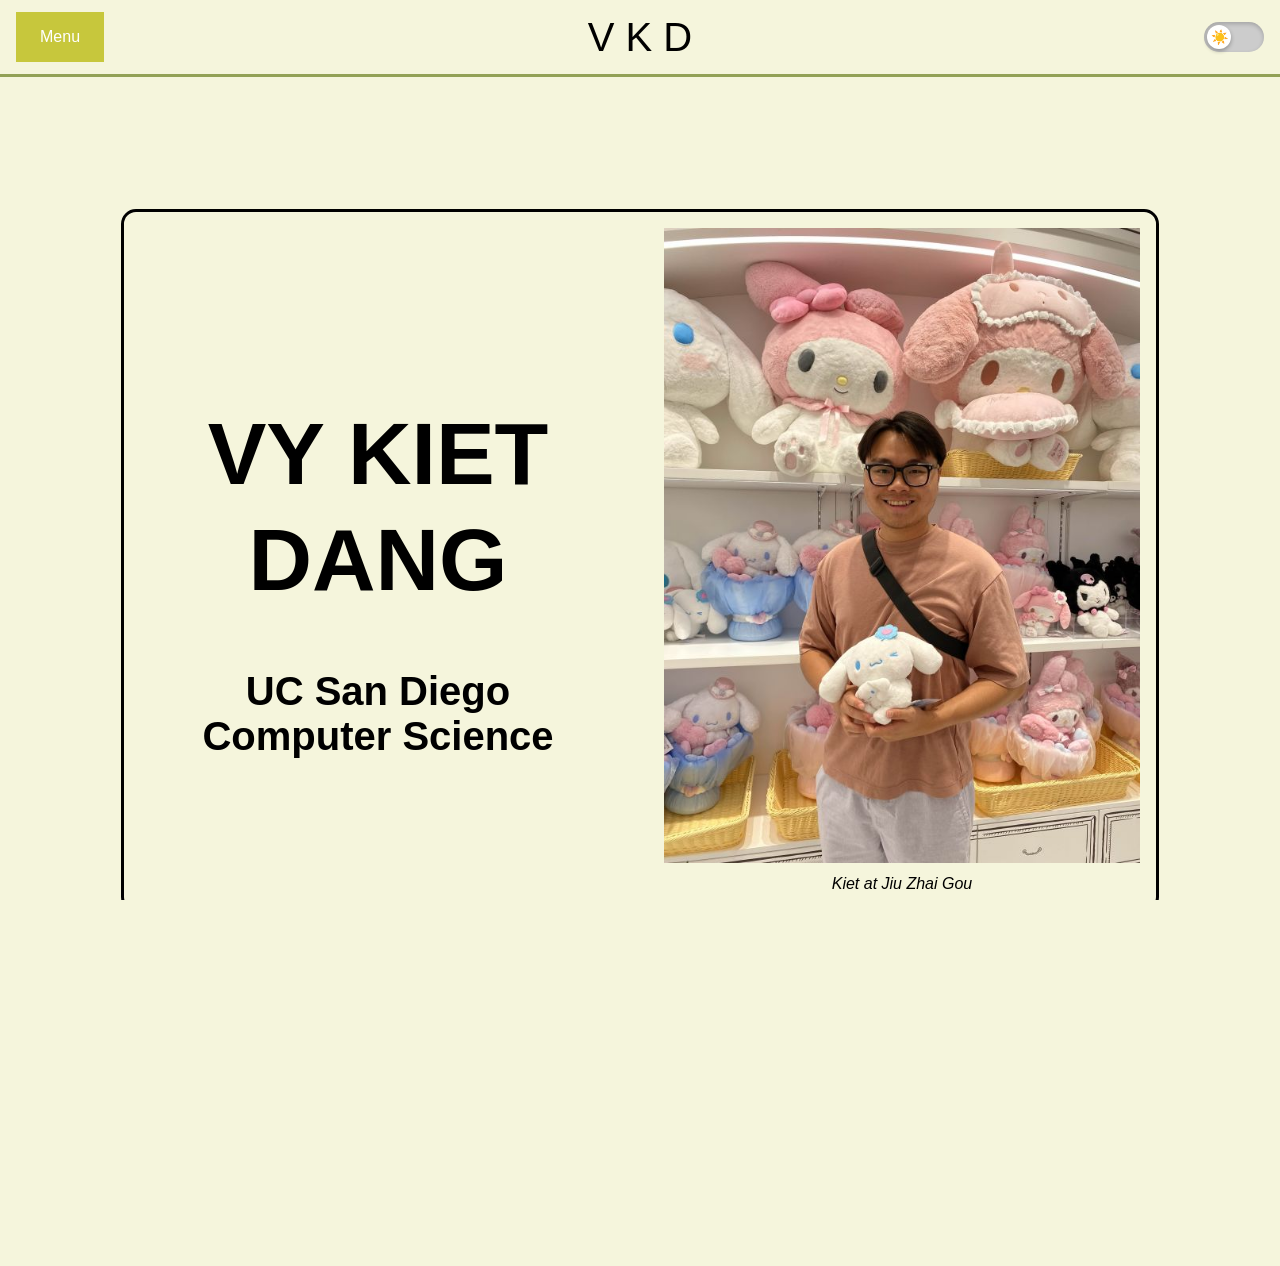
==== commit d8467997: "Finished with all of my html pages and styling. Ready to migrate completely to Astro." ====
--- a/index.html
+++ b/index.html
@@ -33,8 +33,9 @@
                 <section class="dropdown-content">
                     <a href="index.html">Home</a>
                     <a href="about-me.html">About Me</a>
-                    <a href="cars.html">CARS</a>
-                    <a aria-disabled="true">More to Come :D</a>
+                    <a href="cars.html">Cars</a>
+                    <a href="contact.html">Contact Kiet</a>
+                    <a href="project.html">Projects</a>
                 </section>
             </nav>
 
@@ -53,8 +54,9 @@
             <nav class="mobile-menu">
                 <a href="index.html">Home</a>
                 <a href="about-me.html">About Me</a>
-                <a href="cars.html">CARS</a>
-                <a aria-disabled="true">More to Come :D</a>
+                <a href="cars.html">Cars</a>
+                <a href="contact.html">Contact Kiet</a>
+                <a href="project.html">Projects</a>
             </nav>
 		</header>
         
@@ -86,7 +88,6 @@
                 My name is <strong>Kiet</strong>, and I built this site to for one of my class project, and for fun. 
                 I enjoy doing random stuffs at random times since my attention span is weird. 
                 But anyway, feel free to navigates around and click on random stuffs. 
-                I promised.
             </p>
 
             <!-- === Custom Element #2 usage & definition (JS allowed here) BEGINS === -->
--- a/main.css
+++ b/main.css
@@ -853,7 +853,6 @@
         overflow: hidden;
         text-overflow: ellipsis;
         display: -webkit-box;
-        -webkit-line-clamp: 2;
         -webkit-box-orient: vertical;
     }
 
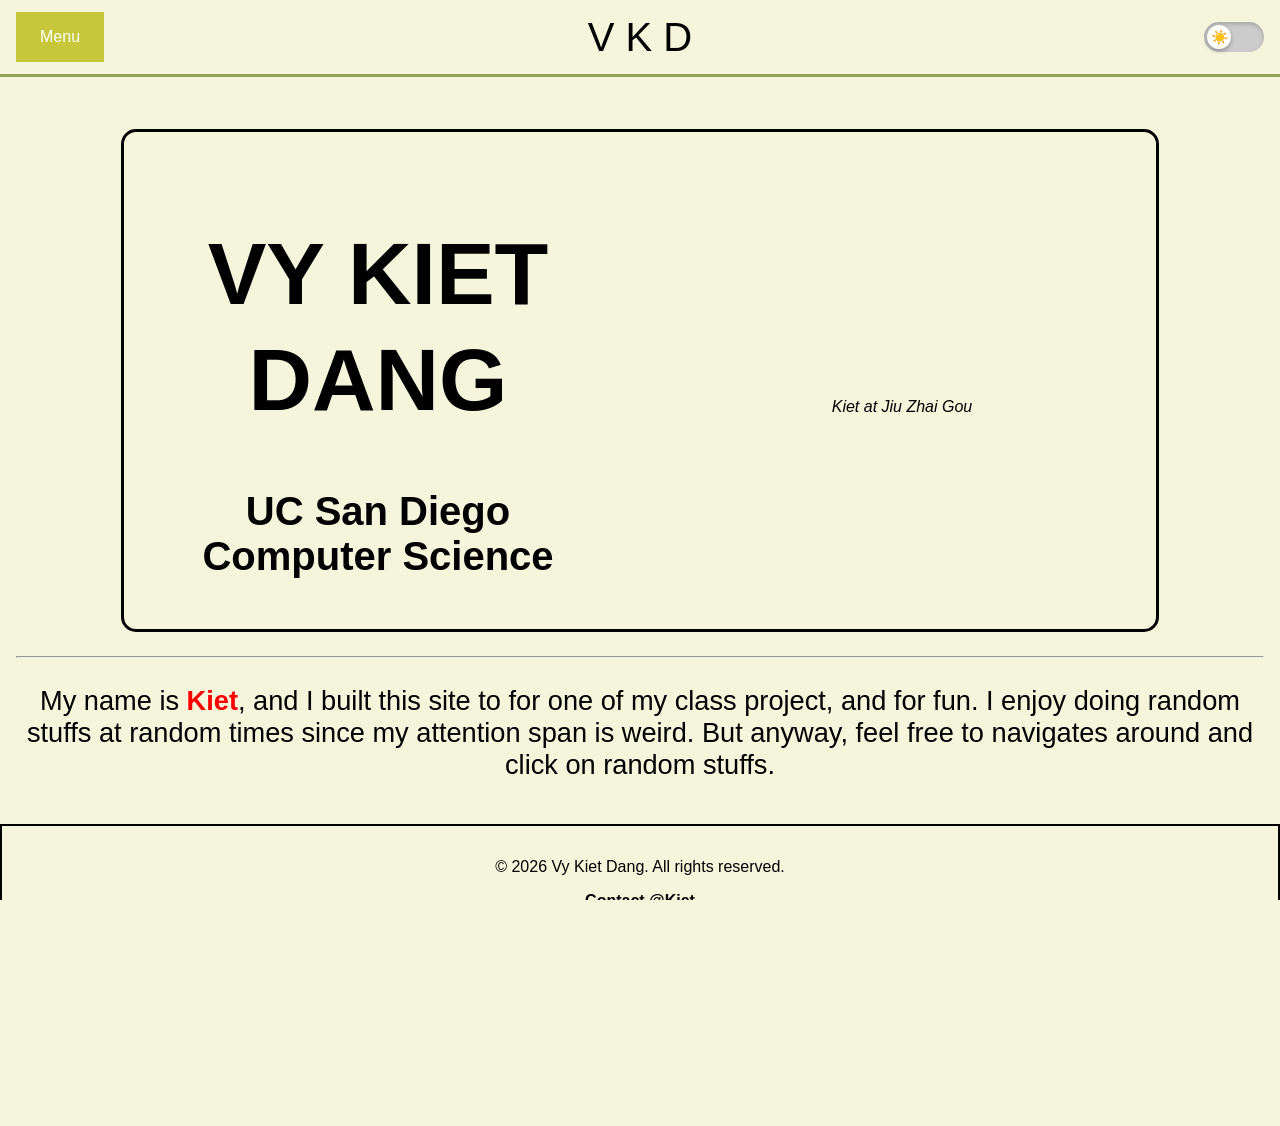
==== commit d10b1440: "Final tunes before switching completely to ASTRO" ====
--- a/index.html
+++ b/index.html
@@ -110,6 +110,7 @@
 		<footer>
 			<div>
                 <p>&copy; <span id="year"></span> Vy Kiet Dang. All rights reserved.</p>
+                <a href="contact.html">Contact @Kiet</a>
 			</div>
 		</footer>
         <!-- FOOTER ENDS -->
--- a/main.css
+++ b/main.css
@@ -4,6 +4,7 @@
     GLOBAL STYLES
 ====================================================== */
 :root {
+    --transition-theme: all 0.7s cubic-bezier(0.4, 0, 0.2, 1);
     --bg-color: beige;
     --text-color: black;
     --nav-bg: rgb(199, 199, 60);
@@ -19,7 +20,7 @@
     navigation: auto;
 }
 
-/* Dark mode overrides */
+/* Dark mode configurations */
 .dark {
     --bg-color: #2d2929;
     --text-color: #ffffff;
@@ -28,6 +29,12 @@
     --menu-hover: #333;
     --menu-active: #555;
 }
+
+/* Add smooth transitions to elements using CSS variables */
+body, nav, .menu, main, section {
+    transition: var(--transition-theme);
+}
+
 #theme-toggle {
     display: none; /* Hide the original button */
 }
@@ -59,7 +66,7 @@
     bottom: 0;
     background-color: #ccc;
     border-radius: 30px;
-    transition: background-color 0.3s ease;
+    transition: var(--transition-theme);
     box-shadow: inset 0 2px 4px rgba(0, 0, 0, 0.2);
 }
 
@@ -73,7 +80,7 @@
     bottom: 3px;
     background-color: white;
     border-radius: 50%;
-    transition: transform 0.3s ease, background-color 0.3s ease;
+    transition: var(--transition-theme);
     display: flex;
     align-items: center;
     justify-content: center;
@@ -88,8 +95,7 @@
 
 .theme-switch input:checked + .slider::before {
     content: "🌙";
-    transform: translateX(30px);
-    transition: transform 0.7s ease, background-color 0.3s ease;
+    transform: translateX(30px) rotate(360deg);
 }
 
 /* Hover effect */
@@ -112,11 +118,11 @@
     display: none; /* Hidden by default, show on larger screens */
 }
 
-
 * {
     background-color: var(--bg-color);
     color: var(--text-color);
     font-family: 'Porsche Next', Arial, sans-serif;
+    transition: var(--transition-theme);
 }
 
 *, *::before, *::after {
@@ -129,6 +135,8 @@
     padding: 0;
     overflow-x: hidden;
     animation: slideDown 0.7s ease-in-out;
+    display: flex;
+    flex-direction: column;
 }
 
 h1 {
@@ -181,6 +189,7 @@
     box-sizing: border-box;
     gap: 1rem;
     border-bottom: solid #92a156;
+    transition: var(--transition-theme);
 }
 
 /* ===========================
@@ -291,11 +300,11 @@
 .dropdown {
     position: relative;
     display: inline-block;
+    transition: var(--transition-theme);
 }
 
 .dropbtn {
-    background-color: color-mix(in srgb, rgb(199, 199, 60) 70%, white);
-    background-color: rgb(199, 199, 60); /* Fallback */
+    background-color: rgb(199, 199, 60);
     color: white;
     padding: 16px 24px;
     font-size: 16px;
@@ -303,6 +312,7 @@
     cursor: pointer;
     min-width: 44px;
     min-height: 44px;
+    transition: all 0.75s cubic-bezier(0.4, 0, 0.2, 1);
 }
 
 .dropdown-content {
@@ -365,7 +375,6 @@
     text-decoration: none;
     cursor: pointer;
     font-size: 2.5rem; 
-
 }
 
 /* ===========================
@@ -381,7 +390,8 @@
 
 main {
     padding: 1rem;
-    margin-top: 40px;
+    margin-top: 20px;
+    flex: 1;
 
     & h2 {
         text-align: center;
@@ -390,6 +400,10 @@
     & p {
         text-align: center;
         font-size: 1.4rem;
+    }
+
+    & a {
+        font-size: 1.5rem;
     }
 }
 
@@ -414,6 +428,7 @@
     overflow: hidden;  /* Clips anything trying to escape */
     transition: transform 500ms ease;  /* Transition on element */
     align-items: center;  /* Vertically center grid items */
+    transition: var(--transition-theme);
 
     & span {
         display: flex;
@@ -421,6 +436,7 @@
         justify-content: center;
         align-items: center;
         text-align: center;
+
     }
 
     & ol > li:first-child , 
@@ -569,7 +585,7 @@
     display: flex;
     flex-direction: column;
     gap: 1rem;
-    background: #fff;
+    background: var(--bg-color);
     padding: 0.5rem;
     border-radius: 6px;
     box-shadow: 0 2px 10px rgba(0,0,0,0.1);
@@ -580,25 +596,32 @@
         display: block;
         font-weight: 300;
         margin-bottom: 0.25rem;
+        color: var(--text-color);
     }
 
 
     textarea {
-        border-color: #ccc;
+        border-color: var(--text-color);
+        background-color: var(--bg-color);
+        color: var(--text-color);
     }
 
 
     fieldset {
-        border: 1px solid #ddd;
+        border: 1px solid var(--text-color);
         border-radius: 3px;
         padding: 1rem;
+        background-color: var(--bg-color);
     }
 
 
     input, textarea, select, button {
-        border: 1px solid #ccc;
+        border: 1px solid var(--text-color);
         border-radius: 3px;
         font-size: 1rem;
+        background-color: var(--bg-color);
+        color: var(--text-color);
+        padding: 0.5rem;
     }
 
     /* Highlight input INVALIDATION */
@@ -616,15 +639,15 @@
     }
 
     button {
-        background-color: #2563eb;
-        color: #fff;
+        background-color: var(--nav-bg);
+        color: white;
         padding: 0.6rem 1.2rem;
         border: none;
         border-radius: 4px;
         cursor: pointer;
         font-size: 1rem;
         font-weight: 500;
-        transition: background-color 0.2s ease;
+        transition: opacity 0.3s ease, transform 0.2s ease;
     }
 
     button:hover,
@@ -765,169 +788,362 @@
 /* ===========================
     Crud preview localStorage
 =========================== */
-    .crud-container{
-        display: flex;
+.crud-container {
+    display: flex;
+    justify-content: center;
+    align-items: center;
+    flex-direction: column;
+    margin: auto;
+    background-color: var(--bg-color);
+    box-sizing: border-box;
+}
+
+/* CRUD Form Styles */
+.crud-form {
+    border: 2px solid var(--text-color);
+    border-radius: var(--main-border-radius, 15px);
+    display: flex;
+    flex-direction: column;
+    gap: 1.5rem;
+    width: 100%;
+    background-color: var(--bg-color);
+    padding: 1.5rem;
+    box-sizing: border-box;
+}
+
+.crud-form h3 {
+    background-color: var(--bg-color);
+    color: var(--text-color);
+    padding: 1rem;
+    margin: 0;
+    text-align: center;
+    border-radius: 4px;
+    font-size: 1.3rem;
+}
+
+.crud-form label {
+    display: block;
+    font-weight: 600;
+    margin-bottom: 0.5rem;
+    background-color: var(--bg-color);
+    color: var(--text-color);
+}
+
+.crud-form input,
+.crud-form textarea {
+    width: 100%;
+    padding: 0.75rem;
+    border: 2px solid var(--text-color);
+    border-radius: 4px;
+    font-size: 1rem;
+    background-color: var(--bg-color);
+    color: var(--text-color);
+    font-family: inherit;
+    box-sizing: border-box;
+}
+
+.crud-form input::placeholder,
+.crud-form textarea::placeholder {
+    color: var(--text-color);
+    opacity: 0.5;
+}
+
+.crud-form input:focus,
+.crud-form textarea:focus {
+    outline: 3px solid var(--nav-bg);
+    outline-offset: 2px;
+}
+
+.crud-form textarea {
+    resize: vertical;
+    min-height: 120px;
+}
+
+/* Form Actions - Centered Buttons */
+.form-actions {
+    display: flex;
+    flex-direction: column;
+    gap: 0.75rem;
+    align-items: center;
+    margin-top: 1rem;
+}
+
+.form-actions button {
+    width: 100%;
+    max-width: 300px;
+    padding: 0.75rem 1.5rem;
+    border: none;
+    border-radius: 6px;
+    font-size: 1rem;
+    font-weight: 600;
+    cursor: pointer;
+    transition: opacity 0.3s ease, transform 0.2s ease;
+}
+
+.btn-primary {
+    background-color: var(--nav-bg);
+    color: white;
+}
+
+.btn-secondary {
+    background-color: #666;
+    color: white;
+}
+
+.form-actions button:hover {
+    opacity: 0.8;
+    transform: translateY(-2px);
+}
+
+.form-actions button:active {
+    transform: translateY(0);
+}
+
+/* Manage Form Container */
+.manage-form {
+    max-width: 600px;
+    margin: 0 auto;
+    width: 100%;
+}
+
+/* Car List Styles */
+.manage-list-container {
+    max-width: 900px;
+    margin: 0 auto;
+    width: 100%;
+    padding: 0 1rem;
+    box-sizing: border-box;
+}
+
+.list-header {
+    display: flex;
+    justify-content: space-between;
+    align-items: center;
+    margin-bottom: 1.5rem;
+    flex-wrap: wrap;
+    gap: 1rem;
+}
+
+.list-header h3 {
+    margin: 0;
+    color: var(--text-color);
+}
+
+.refresh-btn {
+    padding: 0.5rem 1rem;
+    font-size: 0.9rem;
+    cursor: pointer;
+    border-radius: 6px;
+    border: 1px solid var(--nav-bg);
+    background-color: var(--nav-bg);
+    color: white;
+    transition: opacity 0.3s ease;
+}
+
+.refresh-btn:hover {
+    opacity: 0.8;
+}
+
+.cars-list {
+    display: flex;
+    flex-direction: column;
+    gap: 1rem;
+}
+
+.car-item {
+    display: grid;
+    grid-template-columns: 1fr 1fr auto;
+    gap: 1rem;
+    padding: 1rem;
+    background-color: var(--bg-color);
+    border-radius: var(--main-border-radius, 15px);
+    border: 2px solid var(--text-color);
+    align-items: center;
+    box-sizing: border-box;
+}
+
+.car-item img {
+    width: 25em;
+    height: 15em;
+    object-fit: cover;
+    border-radius: 8px;
+}
+
+.car-info {
+    flex: 1;
+    min-width: 0; /* Allows text truncation */
+}
+
+.car-info h4 {
+    color: var(--text-color);
+    word-wrap: break-word;
+}
+
+.car-info p {
+    margin: 0;
+    font-size: 0.9rem;
+    color: var(--text-color);
+    opacity: 0.8;
+    overflow: hidden;
+    text-overflow: ellipsis;
+    display: -webkit-box;
+    -webkit-line-clamp: 2;
+    line-clamp: 2;
+    -webkit-box-orient: vertical;
+    word-wrap: break-word;
+    text-align: left;
+}
+
+.car-actions {
+    display: flex;
+    gap: 0.5rem;
+    flex-direction: column;
+}
+
+.car-actions button {
+    padding: 0.5rem 1rem;
+    border: none;
+    border-radius: 6px;
+    font-size: 0.9rem;
+    cursor: pointer;
+    min-width: 80px;
+    transition: transform 0.2s ease, opacity 0.3s ease;
+    white-space: nowrap;
+}
+
+.car-actions button:hover {
+    opacity: 0.9;
+    transform: translateY(-2px);
+}
+
+.btn-edit {
+    background-color: #3b82f6;
+    color: white;
+}
+
+.btn-delete {
+    background-color: #ef4444;
+    color: white;
+}
+
+.empty-state {
+    text-align: center;
+    padding: 3rem;
+    color: var(--text-color);
+    opacity: 0.6;
+}
+
+/* Mobile Responsive */
+@media (max-width: 600px) {
+    .crud-container {
+        padding: 1rem;
+        margin: 1rem;
+        max-width: 100%;
+    }
+
+    .crud-form {
+        padding: 1rem;
+        gap: 1rem;
+    }
+
+    .crud-form h3 {
+        font-size: 1.1rem;
+        padding: 0.75rem;
+    }
+
+    .crud-form input,
+    .crud-form textarea {
+        font-size: 16px; /* Prevents zoom on iOS */
+    }
+
+    .form-actions {
+        margin-top: 0.5rem;
+    }
+
+    .form-actions button {
+        max-width: 100%;
+        font-size: 0.95rem;
+    }
+
+    .manage-list-container {
+        padding: 0 0.5rem;
+    }
+
+    .car-item {
+        grid-template-columns: 1fr;
+        gap: 0.75rem;
+        padding: 0.75rem;
+        text-align: center;
+    }
+
+    .car-item img {
+        width: 100%;
+        max-width: 200px;
+        height: 140px;
+        margin: 0 auto;
+    }
+
+    .car-info h4 {
+        font-size: 1rem;
+    }
+
+    .car-info p {
+        font-size: 0.85rem;
+    }
+
+    .car-actions {
+        flex-direction: row;
         justify-content: center;
-        align-items: center;
+        gap: 0.75rem;
+    }
+
+    .car-actions button {
+        flex: 1;
+        min-width: 0;
+        font-size: 0.85rem;
+        padding: 0.6rem 0.75rem;
+    }
+
+    .list-header {
         flex-direction: column;
+        text-align: center;
+        gap: 0.75rem;
+    }
+
+    .list-header h3 {
+        font-size: 1.2rem;
+    }
+
+    .refresh-btn {
         width: 100%;
-        margin: 0 auto;
-    }
-
-    .manage-form {
-        max-width: 600px;
-        margin: 0 auto;
-        width: 100%;
-    }
-
-    .manage-list-container {
-        max-width: 900px;
-        margin: 0 auto;
-        width: 100%;
-    }
-
-    .list-header {
-        display: flex;
-        justify-content: space-between;
-        align-items: center;
-        margin-bottom: 1.5rem;
-        flex-wrap: wrap;
-        gap: 1rem;
-    }
-
-    .list-header h3 {
-        margin: 0;
-    }
-
-    .refresh-btn {
-        padding: 0.5rem 1rem;
-        font-size: 0.9rem;
-        cursor: pointer;
-        border-radius: 6px;
-        border: 1px solid var(--nav-bg);
-        background-color: var(--nav-bg);
-        color: white;
-        transition: opacity 0.3s ease;
-    }
-
-    .refresh-btn:hover {
-        opacity: 0.8;
-    }
-
-    .cars-list {
-        display: flex;
-        flex-direction: column;
-        gap: 1rem;
+        max-width: 200px;
+    }
+}
+
+/* Extra small devices */
+@media (max-width: 400px) {
+    .crud-container {
+        padding: 0.5rem;
+        margin: 0.5rem;
+    }
+
+    .crud-form {
+        padding: 0.75rem;
     }
 
     .car-item {
-        display: grid;
-        grid-template-columns: 100px 1fr auto;
-        gap: 1rem;
-        padding: 1rem;
-        background-color: rgba(255, 255, 255, 0.05);
-        border-radius: var(--main-border-radius, 15px);
-        border: 2px solid;
-        align-items: center;
-    }
-
-    .car-item img {
-        width: 100px;
-        height: 70px;
-        object-fit: cover;
-        border-radius: 8px;
-    }
-
-    .car-info {
-        flex: 1;
-    }
-
-    .car-info h4 {
-        margin: 0 0 0.5rem 0;
-    }
-
-    .car-info p {
-        margin: 0;
-        font-size: 0.9rem;
-        opacity: 0.8;
-        overflow: hidden;
-        text-overflow: ellipsis;
-        display: -webkit-box;
-        -webkit-box-orient: vertical;
-    }
-
-    .car-actions {
-        display: flex;
-        gap: 0.5rem;
-        flex-direction: column;
+        padding: 0.5rem;
     }
 
     .car-actions button {
-        padding: 0.5rem 1rem;
-        border: none;
-        border-radius: 6px;
-        font-size: 0.9rem;
-        cursor: pointer;
-        min-width: 80px;
-        transition: transform 0.2s ease, opacity 0.3s ease;
-    }
-
-    .car-actions button:hover {
-        opacity: 0.9;
-        transform: translateY(-2px);
-    }
-
-    .btn-edit {
-        background-color: #3b82f6;
-        color: white;
-    }
-
-    .btn-delete {
-        background-color: #ef4444;
-        color: white;
-    }
-
-    .empty-state {
-        text-align: center;
-        padding: 3rem;
-        opacity: 0.6;
-    }
-
-    @media (max-width: 600px) {
-        .car-item {
-            grid-template-columns: 1fr;
-            text-align: center;
-        }
-
-        .car-item img {
-            margin: 0 auto;
-        }
-
-        .car-actions {
-            flex-direction: row;
-            justify-content: center;
-        }
-
-        .list-header {
-            flex-direction: column;
-            text-align: center;
-        }
-    }
-
+        font-size: 0.8rem;
+        padding: 0.5rem;
+    }
+}
 
 /* ===========================
     MODERN CSS :has() and <pop-over>
 =========================== */
-
-/* Select the <form> that specifically 
-    :has input:invalid and textarea:invalid, 
-    and style that <form> */
-form:has(input:invalid, textarea:invalid) {
-    border: 2px solid red;
-    background-color: color(srgb 100% 95.7% 95.7%);
-    background-color: #fff4f4;
-}
-
 /* Select the .dropdown that specifically 
     :has .dropdown-content:hover and .dropbtn.
     Function: highlight them whenever hovered over the dropdown content */
@@ -965,14 +1181,17 @@
     list-style: none;
 }
 
+.contact-links svg{
+    fill: var(--text-color);
+}
+
 .contact-links a {
-    display: inline-flex;
+    display: block;
     align-items: center;
-    justify-content: center;
-    width: 120px;
-    height: 120px;
-    background: linear-gradient(135deg, #667eea 0%, #764ba2 100%);
-    color: white;
+    justify-content: space-between; /* Changed from center */
+    width: 8.5rem;
+    height: 8rem;
+    color: var(--text-color); /* Use site text color */
     text-decoration: none;
     border-radius: 8px;
     font-weight: 600;
@@ -980,6 +1199,17 @@
     text-align: center;
     padding: 1rem;
     box-sizing: border-box;
+    border: solid var(--text-color);
+    border-radius: 3px;
+    transition: var(--transition-theme);
+}
+
+.contact-links a p {
+    display: block;
+    text-align: center;
+    margin: 0;
+    font-size: 1.25rem;
+
 }
 
 .contact-links a:hover {
@@ -998,9 +1228,32 @@
 }
 
 footer {
+    display: flex;
+    flex-direction: column;
+    justify-content: center;
+    align-items: center;
     text-align: center;
-    padding: 2rem 1rem;
-    margin-top: 3rem;
+    padding: 1rem 1rem;
+    border: 2px solid var(--text-color);
+    border-bottom: none;
+    position: relative;
+    z-index: 1;
+    gap: 0.5rem;
+    background-color: var(--bg-color);
+    margin-top: auto;
+
+    & a {
+        color: var(--text-color);
+        text-decoration: none;
+        font-weight: 600;
+        transition: var(--transition-theme);
+    }
+
+    & a:hover {
+        text-decoration: underline;
+        color: #2563eb;
+    }   z-index: 1;
+
 }
 
 /* ======================================================
@@ -1077,7 +1330,7 @@
     }
 
     main {
-        margin-top: 60px;
+        margin-top: 20px;
 
         & p {
             font-size: 1.2rem;
@@ -1122,6 +1375,25 @@
         text-align: center;
     }
 
+    .car-item {
+        grid-template-columns: 1fr;
+        text-align: center;
+    }
+
+    .car-item img {
+        margin: 0 auto;
+    }
+
+    .car-actions {
+        flex-direction: row;
+        justify-content: center;
+    }
+
+    .list-header {
+        flex-direction: column;
+        text-align: center;
+    }
+
 }
 
 /* ======================================================
@@ -1193,7 +1465,7 @@
     }
 
     main {
-        margin-top: 100px;
+        margin-top: 20px;
 
         & h2 {
             font-size: 2.5rem;
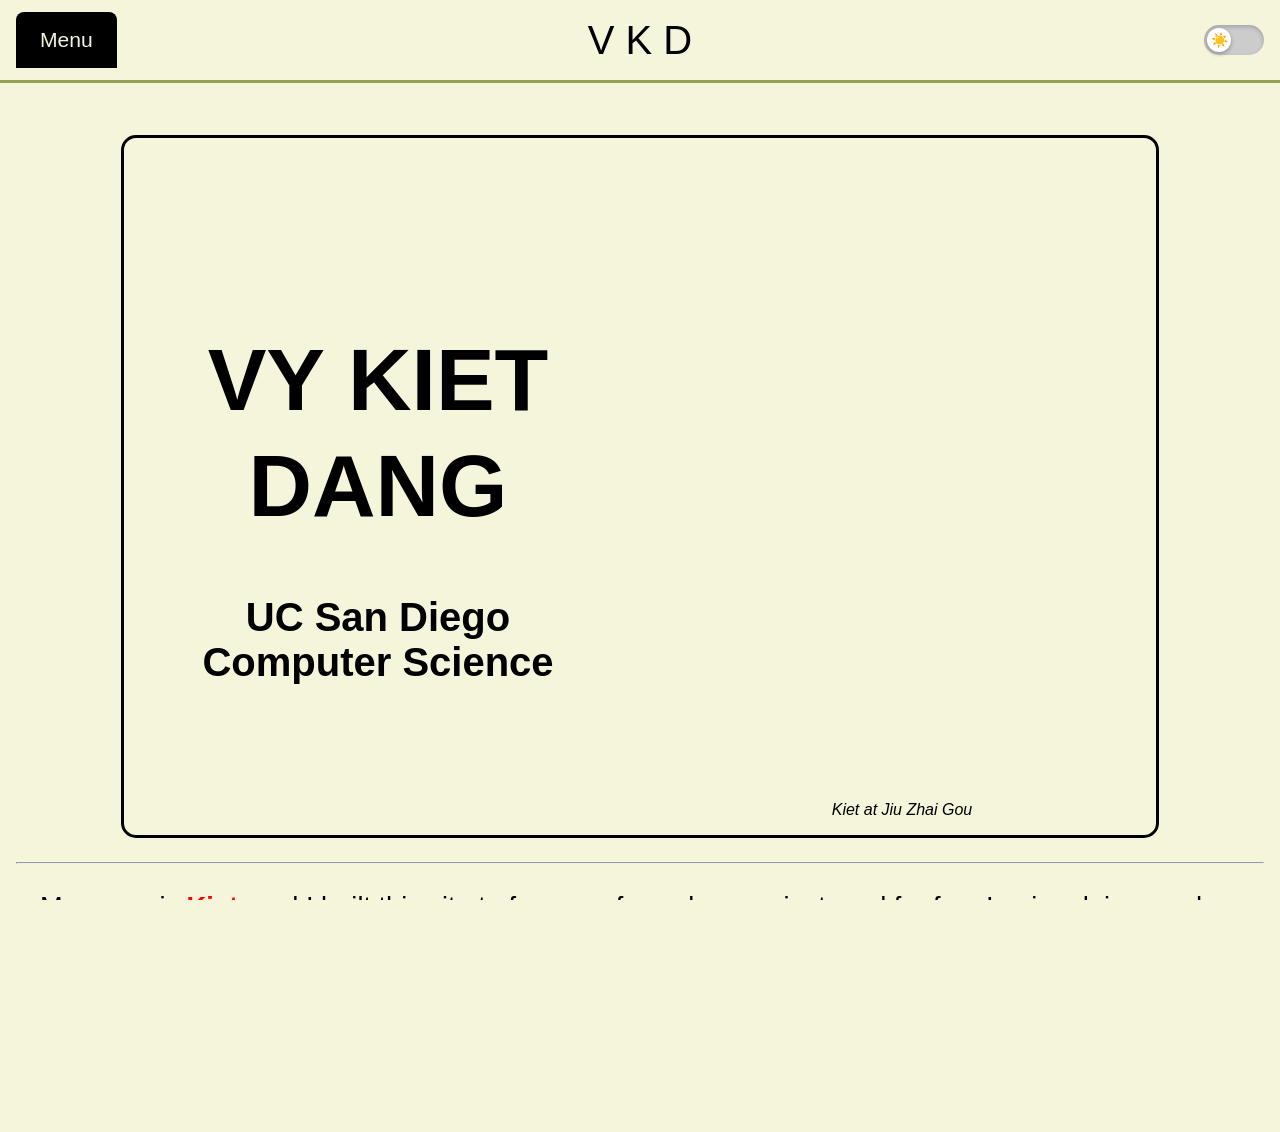
==== commit 932d49ec: "Fine tuning based on LightHouse recc. on localHost" ====
--- a/index.html
+++ b/index.html
@@ -11,9 +11,21 @@
         <link rel="stylesheet" href="main.css" media="screen">
         <link rel="icon" type="image/x-icon" href="resources\images\vkd.ico">
 
-        <!-- Importing Custom Porsche fonts directly from porsche.com -->
-        <link rel="preconnect" href="https://cdn.ui.porsche.com" crossorigin>
-        <link rel="dns-prefetch" href="https://cdn.ui.porsche.com" crossorigin>
+    <!-- Load Porsche font asynchronously -->
+    <link 
+        rel="preload" 
+        as="style" 
+        href="https://cdn.ui.porsche.com/porsche-design-system/styles/font-face.7076ba0.css"
+        onload="this.onload=null;this.rel='stylesheet'">
+    
+    <noscript>
+        <link rel="stylesheet" href="https://cdn.ui.porsche.com/porsche-design-system/styles/font-face.7076ba0.css">
+    </noscript>
+    
+    <!-- Your main CSS -->
+    <link rel="stylesheet" href="main.css" media="screen">
+    
+    <link rel="icon" type="image/x-icon" href="resources/images/vkd.ico">
                 
 	</head>
 
@@ -65,17 +77,13 @@
                 <div class="two-column-layout">                    
                     <span>
                         <h1> VY KIET <br> DANG </h1>
-                        <!-- <button popovertarget="my-popover" class="blow-up"> Click this Popover </button>
-                        <div id="my-popover" popover>
-                            <p><strong>YOUR DEVICE HAS BEEN COMPROMISED AND WILL SELF DESTRUCT IN 5 SECONDS.</strong></p>
-                        </div> -->
                         <h2>UC San Diego <br> Computer Science</h2>
                     </span>
 
                     <figure>
                         <picture> 
-                            <source srcset ="resources\images\Kiet_Pink_600.jpg 600w, resources\images\Kiet_Lake_1024.jpg 1024w" media="(min-width: 1025px)" alt="Kiet the J*bless">
-                            <img    width="600" alt="Pink Kiet" src="resources\images\Kiet_Pink_600.jpg">
+                            <source srcset ="resources\images\Kiet_Pink_600.jpg 600w, resources\images\Kiet_Lake_1024.jpg 1024w" media="(min-width: 1025px)">
+                            <img    height="800" width="600" alt="Pink Kiet" src="resources\images\Kiet_Pink_600.jpg">
                         </picture>
                         <figcaption>Kiet at Jiu Zhai Gou</figcaption>
                     </figure>
--- a/main.css
+++ b/main.css
@@ -1,5 +1,3 @@
-@import url("https://cdn.ui.porsche.com/porsche-design-system/styles/font-face.7076ba0.css");
-
 /* ======================================================
     GLOBAL STYLES
 ====================================================== */
@@ -207,7 +205,7 @@
     flex-direction: column;
     cursor: pointer;
     padding: 10px;
-    background-color: rgb(199, 199, 60);
+    background-color: var(--text-color);
     border: none;
     border-radius: 5px;
     min-width: 44px;
@@ -221,7 +219,7 @@
 .hamburger-label span {
     width: 25px;
     height: 3px;
-    background-color: white;
+    background-color: var(--bg-color);
     transition: all 0.3s ease;
     display: block;
 }
@@ -246,7 +244,7 @@
     top: 60px;
     left: 0;
     width: 100%;
-    background-color: #f1f1f1 !important;
+    background-color: var(--bg-color);
     box-shadow: 0px 8px 16px 0px rgba(0,0,0,0.2);
     z-index: 999;
 }
@@ -258,7 +256,7 @@
 }
 
 .mobile-menu a {
-    color: black; /* Force dark text */
+    color: var(--text-color); /* Force dark text */
     padding: 20px 16px;
     text-decoration: none;
     display: block;
@@ -269,32 +267,13 @@
 }
 
 .mobile-menu a:hover {
-    background-color: #ddd !important;
+    background-color: var(--bg-color);
 }
 
 .mobile-menu a:active {
-    background-color: #ccc !important;
-}
-
-/* Dark Mode - Override for mobile menu */
-.dark .mobile-menu {
-    background-color: #2a2a2a !important; /* Dark mobile menu background */
-    border-top: 1px solid #444;
-}
-
-.dark .mobile-menu a {
-    color: #e5e5e5 !important; /* Light text in dark mode */
-    background-color: #877943 !important;
-    border-bottom: 1px solid #444;
-}
-
-.dark .mobile-menu a:hover {
-    background-color: #3a3a3a !important; /* Slightly lighter on hover */
-}
-
-.dark .mobile-menu a:active {
-    background-color: #4a4a4a !important; /* Even lighter when active */
-}
+    background-color: var(--bg-color);
+}
+
 
 /* Desktop Menu */
 .dropdown {
@@ -304,28 +283,29 @@
 }
 
 .dropbtn {
-    background-color: rgb(199, 199, 60);
-    color: white;
+    background-color: var(--text-color);
+    color: var(--bg-color);
     padding: 16px 24px;
-    font-size: 16px;
+    font-size: 1.32rem;
     border: none;
+    border-top-left-radius: 8px;
+    border-top-right-radius: 8px;
     cursor: pointer;
     min-width: 44px;
     min-height: 44px;
-    transition: all 0.75s cubic-bezier(0.4, 0, 0.2, 1);
+    transition: var(--transition-theme);
 }
 
 .dropdown-content {
     display: none;
     position: absolute;
-    background-color: #f1f1f1 !important;
+    background-color: #f1f1f1;
     min-width: 160px;
     box-shadow: 0px 8px 16px 0px rgba(0,0,0,0.2);
     z-index: 1;
 }
 
 .dropdown-content a {
-    color: black !important;
     padding: 16px;
     text-decoration: none;
     display: block;
@@ -333,11 +313,7 @@
 }
 
 .dropdown-content a:hover {
-    background-color: #ddd !important;
-}
-
-.dropdown-content a:active {
-    background-color: #ccc !important;
+    background-color: #b0b5bc;
 }
 
 .dropdown:hover .dropdown-content {
@@ -345,26 +321,18 @@
 }
 
 .dropdown:hover .dropbtn {
-    background-color: #d4c27a !important;
-}
-
-/* Dark Mode - Override for dropdown */
-.dark .dropdown-content {
-    background-color: #2a2a2a !important; /* Dark dropdown background */
-    border: 1px solid #444;
+    background-color: rgb(157, 157, 157);
+    color: var(--bg-color)
 }
 
 .dark .dropdown-content a {
-    color: #e5e5e5 !important; /* Light text in dark mode */
-    background-color: #877943 !important;
+    color: var(--bg-color); /* Light text in dark mode */
+    background-color: var(--text-color);
+    border-bottom: 1px solid black;
 }
 
 .dark .dropdown-content a:hover {
-    background-color: #3a3a3a !important; /* Slightly lighter on hover */
-}
-
-.dark .dropdown-content a:active {
-    background-color: #4a4a4a !important; /* Even lighter when active */
+    background-color: #c0c0c0; /* Slightly lighter on hover */
 }
 
 /* LOGO */
@@ -426,7 +394,7 @@
     column-gap: 2rem;
     row-gap: 1rem;
     overflow: hidden;  /* Clips anything trying to escape */
-    transition: transform 500ms ease;  /* Transition on element */
+    /* transition: transform 500ms ease;  Transition on element */
     align-items: center;  /* Vertically center grid items */
     transition: var(--transition-theme);
 
@@ -467,6 +435,7 @@
         height: auto;
         object-fit: cover;       
         object-position: center;
+        aspect-ratio: 3 / 4;
     }
 
     & figure {
@@ -492,10 +461,6 @@
         line-height: 1.3;
     }
 
-}
-
-.two-column-layout:hover  {
-    transform: scale(1.05);
 }
 
 .about-me {
@@ -742,13 +707,8 @@
 
 .projects-grid project-card {
     width: calc(33.333% - 1.5rem);
-    margin: 0 !important; /* Force no margin */
-    padding: 0 !important; /* Force no padding */
-}
-
-.projects-grid project-card {
+    margin-bottom: 30px;   /* adds vertical spacing */
     width: calc(33.333% - 1.5rem);
-    /* REMOVE margin-bottom - masonry handles spacing */
 }
 
 
@@ -952,7 +912,7 @@
 
 .car-item {
     display: grid;
-    grid-template-columns: 1fr 1fr auto;
+    grid-template-columns: 0.75fr 1fr auto;
     gap: 1rem;
     padding: 1rem;
     background-color: var(--bg-color);
@@ -977,11 +937,12 @@
 .car-info h4 {
     color: var(--text-color);
     word-wrap: break-word;
+    font-size: 2rem;
 }
 
 .car-info p {
     margin: 0;
-    font-size: 0.9rem;
+    font-size: 1.2rem;
     color: var(--text-color);
     opacity: 0.8;
     overflow: hidden;
@@ -1084,11 +1045,11 @@
     }
 
     .car-info h4 {
-        font-size: 1rem;
+        font-size: 1.5rem;
     }
 
     .car-info p {
-        font-size: 0.85rem;
+        font-size: 0.95rem;
     }
 
     .car-actions {
@@ -1144,15 +1105,6 @@
 /* ===========================
     MODERN CSS :has() and <pop-over>
 =========================== */
-/* Select the .dropdown that specifically 
-    :has .dropdown-content:hover and .dropbtn.
-    Function: highlight them whenever hovered over the dropdown content */
-.dropdown:has(.dropdown-content:hover) .dropbtn {
-    background-color: color(srgb 98.0% 72.2% 30.2%);
-    background-color: #c7b84d;
-    transition: background-color 0.3s ease;
-}
-
 /* Select the <review-box> that specifically 
     :has textarea:focus.
     Function: adds a green glow effect when the <textarea> inside it is focused */
@@ -1244,7 +1196,6 @@
 
     & a {
         color: var(--text-color);
-        text-decoration: none;
         font-weight: 600;
         transition: var(--transition-theme);
     }
--- a/main.css
+++ b/main.css
@@ -1,5 +1,3 @@
-@import url("https://cdn.ui.porsche.com/porsche-design-system/styles/font-face.7076ba0.css");
-
 /* ======================================================
     GLOBAL STYLES
 ====================================================== */
@@ -207,7 +205,7 @@
     flex-direction: column;
     cursor: pointer;
     padding: 10px;
-    background-color: rgb(199, 199, 60);
+    background-color: var(--text-color);
     border: none;
     border-radius: 5px;
     min-width: 44px;
@@ -221,7 +219,7 @@
 .hamburger-label span {
     width: 25px;
     height: 3px;
-    background-color: white;
+    background-color: var(--bg-color);
     transition: all 0.3s ease;
     display: block;
 }
@@ -246,7 +244,7 @@
     top: 60px;
     left: 0;
     width: 100%;
-    background-color: #f1f1f1 !important;
+    background-color: var(--bg-color);
     box-shadow: 0px 8px 16px 0px rgba(0,0,0,0.2);
     z-index: 999;
 }
@@ -258,7 +256,7 @@
 }
 
 .mobile-menu a {
-    color: black; /* Force dark text */
+    color: var(--text-color); /* Force dark text */
     padding: 20px 16px;
     text-decoration: none;
     display: block;
@@ -269,32 +267,13 @@
 }
 
 .mobile-menu a:hover {
-    background-color: #ddd !important;
+    background-color: var(--bg-color);
 }
 
 .mobile-menu a:active {
-    background-color: #ccc !important;
-}
-
-/* Dark Mode - Override for mobile menu */
-.dark .mobile-menu {
-    background-color: #2a2a2a !important; /* Dark mobile menu background */
-    border-top: 1px solid #444;
-}
-
-.dark .mobile-menu a {
-    color: #e5e5e5 !important; /* Light text in dark mode */
-    background-color: #877943 !important;
-    border-bottom: 1px solid #444;
-}
-
-.dark .mobile-menu a:hover {
-    background-color: #3a3a3a !important; /* Slightly lighter on hover */
-}
-
-.dark .mobile-menu a:active {
-    background-color: #4a4a4a !important; /* Even lighter when active */
-}
+    background-color: var(--bg-color);
+}
+
 
 /* Desktop Menu */
 .dropdown {
@@ -304,28 +283,29 @@
 }
 
 .dropbtn {
-    background-color: rgb(199, 199, 60);
-    color: white;
+    background-color: var(--text-color);
+    color: var(--bg-color);
     padding: 16px 24px;
-    font-size: 16px;
+    font-size: 1.32rem;
     border: none;
+    border-top-left-radius: 8px;
+    border-top-right-radius: 8px;
     cursor: pointer;
     min-width: 44px;
     min-height: 44px;
-    transition: all 0.75s cubic-bezier(0.4, 0, 0.2, 1);
+    transition: var(--transition-theme);
 }
 
 .dropdown-content {
     display: none;
     position: absolute;
-    background-color: #f1f1f1 !important;
+    background-color: #f1f1f1;
     min-width: 160px;
     box-shadow: 0px 8px 16px 0px rgba(0,0,0,0.2);
     z-index: 1;
 }
 
 .dropdown-content a {
-    color: black !important;
     padding: 16px;
     text-decoration: none;
     display: block;
@@ -333,11 +313,7 @@
 }
 
 .dropdown-content a:hover {
-    background-color: #ddd !important;
-}
-
-.dropdown-content a:active {
-    background-color: #ccc !important;
+    background-color: #b0b5bc;
 }
 
 .dropdown:hover .dropdown-content {
@@ -345,26 +321,18 @@
 }
 
 .dropdown:hover .dropbtn {
-    background-color: #d4c27a !important;
-}
-
-/* Dark Mode - Override for dropdown */
-.dark .dropdown-content {
-    background-color: #2a2a2a !important; /* Dark dropdown background */
-    border: 1px solid #444;
+    background-color: rgb(157, 157, 157);
+    color: var(--bg-color)
 }
 
 .dark .dropdown-content a {
-    color: #e5e5e5 !important; /* Light text in dark mode */
-    background-color: #877943 !important;
+    color: var(--bg-color); /* Light text in dark mode */
+    background-color: var(--text-color);
+    border-bottom: 1px solid black;
 }
 
 .dark .dropdown-content a:hover {
-    background-color: #3a3a3a !important; /* Slightly lighter on hover */
-}
-
-.dark .dropdown-content a:active {
-    background-color: #4a4a4a !important; /* Even lighter when active */
+    background-color: #c0c0c0; /* Slightly lighter on hover */
 }
 
 /* LOGO */
@@ -426,7 +394,7 @@
     column-gap: 2rem;
     row-gap: 1rem;
     overflow: hidden;  /* Clips anything trying to escape */
-    transition: transform 500ms ease;  /* Transition on element */
+    /* transition: transform 500ms ease;  Transition on element */
     align-items: center;  /* Vertically center grid items */
     transition: var(--transition-theme);
 
@@ -467,6 +435,7 @@
         height: auto;
         object-fit: cover;       
         object-position: center;
+        aspect-ratio: 3 / 4;
     }
 
     & figure {
@@ -492,10 +461,6 @@
         line-height: 1.3;
     }
 
-}
-
-.two-column-layout:hover  {
-    transform: scale(1.05);
 }
 
 .about-me {
@@ -742,13 +707,8 @@
 
 .projects-grid project-card {
     width: calc(33.333% - 1.5rem);
-    margin: 0 !important; /* Force no margin */
-    padding: 0 !important; /* Force no padding */
-}
-
-.projects-grid project-card {
+    margin-bottom: 30px;   /* adds vertical spacing */
     width: calc(33.333% - 1.5rem);
-    /* REMOVE margin-bottom - masonry handles spacing */
 }
 
 
@@ -952,7 +912,7 @@
 
 .car-item {
     display: grid;
-    grid-template-columns: 1fr 1fr auto;
+    grid-template-columns: 0.75fr 1fr auto;
     gap: 1rem;
     padding: 1rem;
     background-color: var(--bg-color);
@@ -977,11 +937,12 @@
 .car-info h4 {
     color: var(--text-color);
     word-wrap: break-word;
+    font-size: 2rem;
 }
 
 .car-info p {
     margin: 0;
-    font-size: 0.9rem;
+    font-size: 1.2rem;
     color: var(--text-color);
     opacity: 0.8;
     overflow: hidden;
@@ -1084,11 +1045,11 @@
     }
 
     .car-info h4 {
-        font-size: 1rem;
+        font-size: 1.5rem;
     }
 
     .car-info p {
-        font-size: 0.85rem;
+        font-size: 0.95rem;
     }
 
     .car-actions {
@@ -1144,15 +1105,6 @@
 /* ===========================
     MODERN CSS :has() and <pop-over>
 =========================== */
-/* Select the .dropdown that specifically 
-    :has .dropdown-content:hover and .dropbtn.
-    Function: highlight them whenever hovered over the dropdown content */
-.dropdown:has(.dropdown-content:hover) .dropbtn {
-    background-color: color(srgb 98.0% 72.2% 30.2%);
-    background-color: #c7b84d;
-    transition: background-color 0.3s ease;
-}
-
 /* Select the <review-box> that specifically 
     :has textarea:focus.
     Function: adds a green glow effect when the <textarea> inside it is focused */
@@ -1244,7 +1196,6 @@
 
     & a {
         color: var(--text-color);
-        text-decoration: none;
         font-weight: 600;
         transition: var(--transition-theme);
     }
